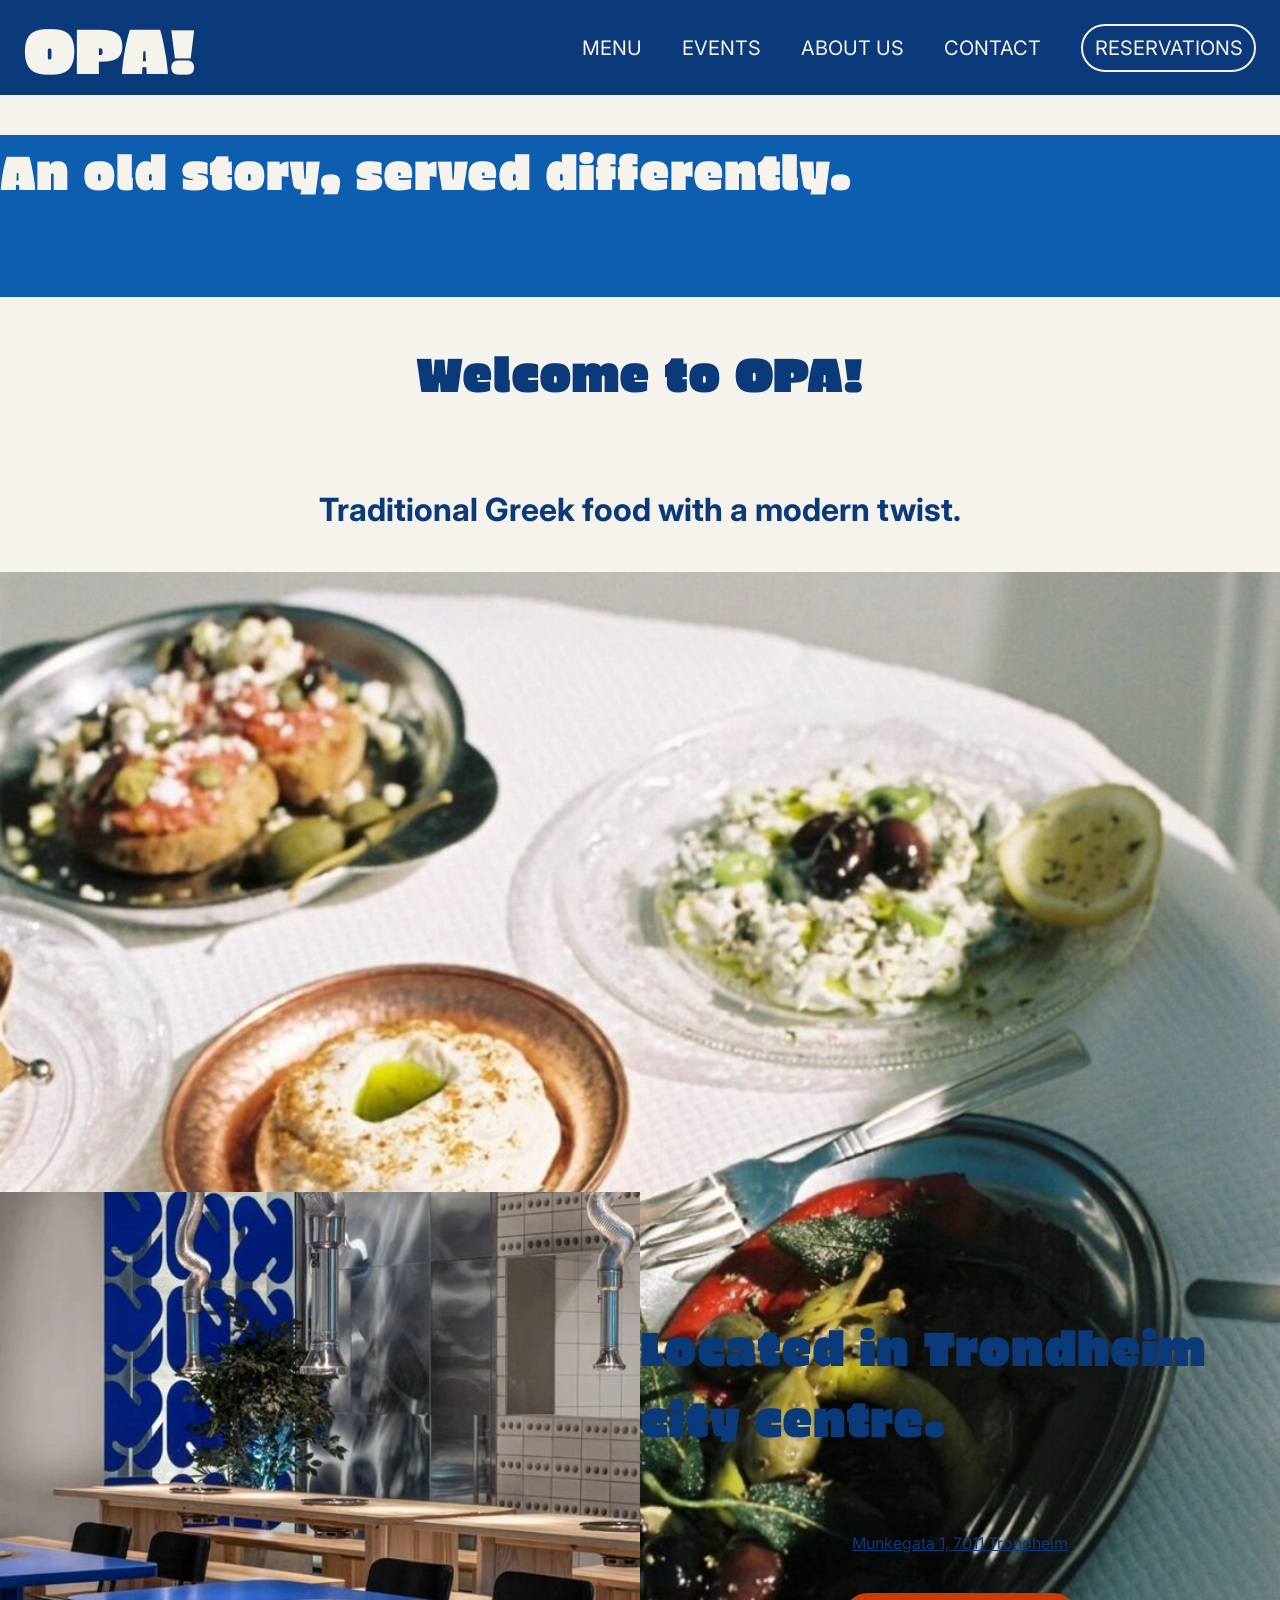
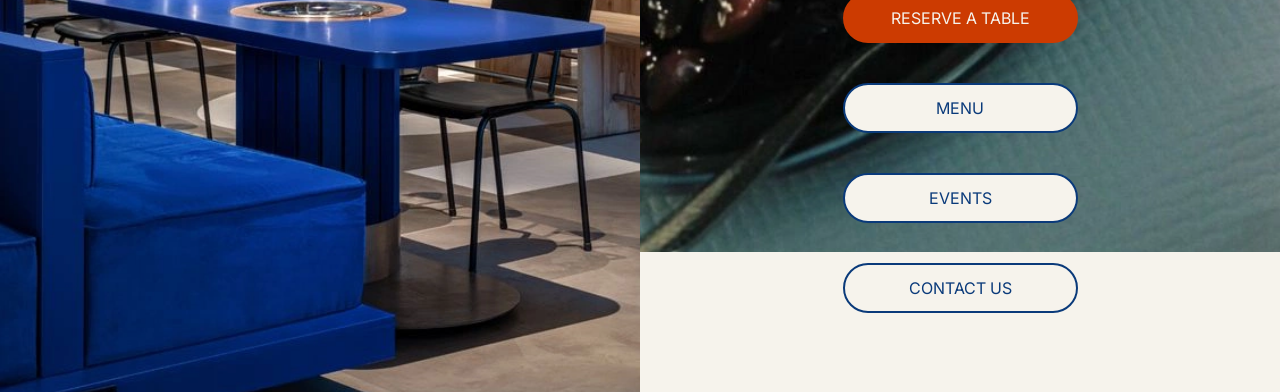
==== OPA!/index.html @ eae02ffb "Update button text in index.html" ====
<!DOCTYPE html>
<html lang="en">
<head>
    <!-- Gjør at spesielle tegn og bokstaver vises på nettsiden istedenfor errors-->
    <meta charset="UTF-8">
    <!-- Tilpasser nettsiden til forskjellige enheter-->
    <meta name="viewport" content="width=device-width, initial-scale=1">
    <title>OPA! – Greek restaurant in Trondheim</title>
    <!-- Beskrivelse under nettsiden på google -->
    <meta name="description" content="OPA! is a Greek restaurant in Trondheim serving traditional food with a modern twist. See the menu and book a table.">
    <!-- Link til stylingen-->
    <link rel="preconnect" href="https://fonts.googleapis.com">
    <link rel="preconnect" href="https://fonts.gstatic.com" crossorigin>
    <link href="https://fonts.googleapis.com/css2?family=Erica+One&family=Inter:wght@400;700&display=swap" rel="stylesheet">
    <link rel="stylesheet" href="css/style.css">
</head>
<body>
    <header>
        <!-- Navbar-->
        <a href="index.html" class="logo">OPA!</a>
        <nav>
            <ul>
                <li><a href="menu.html">Menu</a></li>
                <li><a href="events.html">Events</a></li>
                <li><a href="about-us.html">About us</a></li>
                <li><a href="contact.html">Contact</a></li>
                <li><a href="reservations.html" class="nav-button">Reservations</a></li>
            </ul>
        </nav>
    </header>

    <main>
        <!-- an old story served differently -->
        <section class="banner">
            <h1>An old story, served differently.</h1>
        </section>

        <!-- Welcome + bilde-->
        <section class="welcome">
            <div class="welcome-text">
                <h1>Welcome to OPA!</h1>
                <h4>Traditional Greek food with a modern twist.</h4>
            </div>
            <img src= "images/food5.jpg" alt=" Greek meze on a table with a white tablecloth: bread topped with tomato and feta, a creamy dip on a copper plate, grilled vegetables with caper berries and olives, a salad with lemon, and stuffed vine leaves in olive oil. Bright, sun-washed and generous, like lunch on a Greek island.">
       <!--grundig beskrivelse for skjermleser-->
        </section>

        <!-- oliven stripe med aria-hidden for accessibility -->
        <div class="divider" aria-hidden="true">
        </div>

        <!-- interiørbilde + adresse + knapper-->
        <section class="location">
            <img src="images/resturant.jpg" alt=" A modern restaurant with cobalt blue tables and a velvet sofa, grills built into the tables, shiny steel ventilation pipes above each one and long benches in light wood. Bold, stylish and urban, with a cool, contemporary feel.">
            <div class="location-text">
                <h1>Located in Trondheim city centre.</h1>
                <address>
                    <a href="https://maps.google.com/?q=Munkegata+1,+7011+Trondheim">Munkegata 1, 7011 Trondheim </a>
                </address>
                <a href="reservations.html" class="pillbutton primary">RESERVE A TABLE</a>
                <a href="menu.html" class="pillbutton secondary">MENU</a>
                <a href="events.html" class="pillbutton secondary">EVENTS</a>
                <a href="contact.html" class="pillbutton secondary">CONTACT US</a>
            </div>
        </section>

        <!-- mat review-->
        <section class="reveiws">
        </section>
    </main>

    <footer>
    </footer>
</body>
</html>
---- OPA!/css/style.css ----
/* Variabler*/
:root {
  /* Farger */
  --off-white: #F6F3EC;
  --dark-blue: #0A3A7A;
  --blue: #0D5EAF;
  --orange: #CC3B01;
  --off-black: #1E1E1E;
  --grey: rgba(30, 30, 30, 0.25); /* #1E1E1E på 25 % */
  
  /* Fonter */
  --font-display: "Erica One", cursive;
  --font-body: "Inter", Arial, sans-serif;
}

/*---------------------------------------------------------------------------------------------------------------------*/
/* teksstiler*/
body {
  margin: 0;
  background-color: var(--off-white);
  font-family: var(--font-body);
  color: var(--dark-blue);
}

h1 {
  font-family: var(--font-display);
  font-size: 48px;
  font-weight: 400; /*regular*/
}

h2 {
  font-size: 40px;
  font-weight: 400;
}

h3 {
  font-size: 38px;
  font-weight: 400; 
}

h4 {
  font-size: 32px;
  font-weight: 700; /*bold*/
}


p {
  font-size: 24px;
}

h5 {
  font-size: 20px;
  font-weight: 400;
}

/*---------------------------------------------------------------------------------------------------------------------*/
/*navbar*/
nav a {
  color: var(--off-white);
  font-size: 20px;
  text-decoration: none;
  text-transform: uppercase; 
}


nav ul{
  list-style: none; /*fjerner prikkene*/
  margin: 0;
  padding: 0;
  display: flex; /*så de havner på en rad*/
  align-items: center;
  gap: 40px; /*space mellom teksten*/
  font-family: var(--font-body);
  color: var(--off-white);
}


header {
  background-color: var(--dark-blue);
  display: flex;
  justify-content: space-between;
  align-items: center;
  height: 95px;
  padding: 0px 24px;
  box-sizing: border-box;
}

.logo{
  font-family: var(--font-display);
  font-size: 64px;
  color: var(--off-white);
  text-decoration: none;
}

.nav-button {
  border: 2px solid var(--off-white);
  border-radius: 100px;
  width:175px;
  height:48px;
  display: inline-flex;
  align-items: center;
  justify-content: center;
  box-sizing: border-box; /* rammen regnes inni 175 × 48*/
}


/*understrek for sidene i navbar ved interaksjon*/
nav a:not(.nav-button):hover, 
nav a[aria-current="page"]:not(.nav-button){ /*annen effekt for når man trykker på reservasjon*/
  text-decoration: underline;
  text-underline-offset: 6px;
}

/*for reservasjonknapp*/
nav a.nav-button:hover, 
nav a.nav-button[aria-current="page"]{ /*annen effekt for når man trykker på reservasjon*/
  background-color: var(--orange);
  border-color: var(--orange);
  font-weight: 700; 
}

/*---------------------------------------------------------------------------------------------------------------------*/
/*for pille knappene*/
/*feks class= primary pillbutton*/
.pillbutton{
  border-radius: 100px;
  width: 235px;
  height: 50px;
  font-family: var(--font-body);

  display: inline-flex;      /* gjør at width/height virker */
  align-items: center;       /* teksten midt i, vertikalt */
  justify-content: center;   /* teksten midt i, horisontalt */
  text-decoration: none;     /* fjerner understreken */
  box-sizing: border-box;    /* 50px inkluderer border */
}
/*den oransje knappen*/
.primary {
  background-color: var(--orange);
  border: 2px solid var(--orange);
  color: var(--off-white);
}

/*de hvite knappene med blå border*/
.secondary{
  background-color: var(--off-white);
  border: 2px solid var(--dark-blue);
  color: var(--dark-blue);
}
/*---------------------------------------------------------------------------------------------------------------------*/

/*styling for main på index.html*/

.banner{ /*denne er universal for alle sidene egt*/
  height: 162px;
  background-color: var(--blue);
  color: var(--off-white);
  align-items: center;       /* teksten midt i, vertikalt */
  justify-content: center;   /* teksten midt i, horisontalt */
}

.welcome{
  display: grid;
  grid-template-colums: 1fr 1fr;
  height: 767px;
  color: var(--dark-blue);
}


.welcome img {
  width: 100%;
  object-fit: cover;
  aspect-ratio: 1 / 1;
}

.welcome-text{
  display: flex;
  flex-direction: column;
  justify-content: center;
  align-items: center;
}

.divider {
  height: 118px;
  border-top: 5px solid var(--dark-blue);
  border-bottom: 5px solid var(--dark-blue);
  background-image: url("../images/dekor.png");
  background-repeat: repeat-x;
  background-position: center;
  background-size: auto 70px;
}

.location {
  display: grid;
  grid-template-columns: 1fr 1fr;
  background-color: var(--cream);
}

.location img {
  width: 100%;
  aspect-ratio: 4 / 5;
  object-fit: cover;
}

.location-text{
  display: flex;
  flex-direction: column;
  justify-content: center;
  align-items: center;
  gap: 40px;
}

.location-text h2 {
  align-self: stretch;
}

.location-text address {
  font-style: normal;
}

.location-text address a {
  color: var(--dark-blue);
}

/*---------------------------------------------------------------------------------------------------------------------*/

/* meny-siden, farge på kategorilenkene */
.menu-tab {
  color: var(--dark-blue);
  font-weight: 700;
  text-transform: none;
}

.menu-tab.active {
  color: var(--orange);
  text-decoration: underline;
}
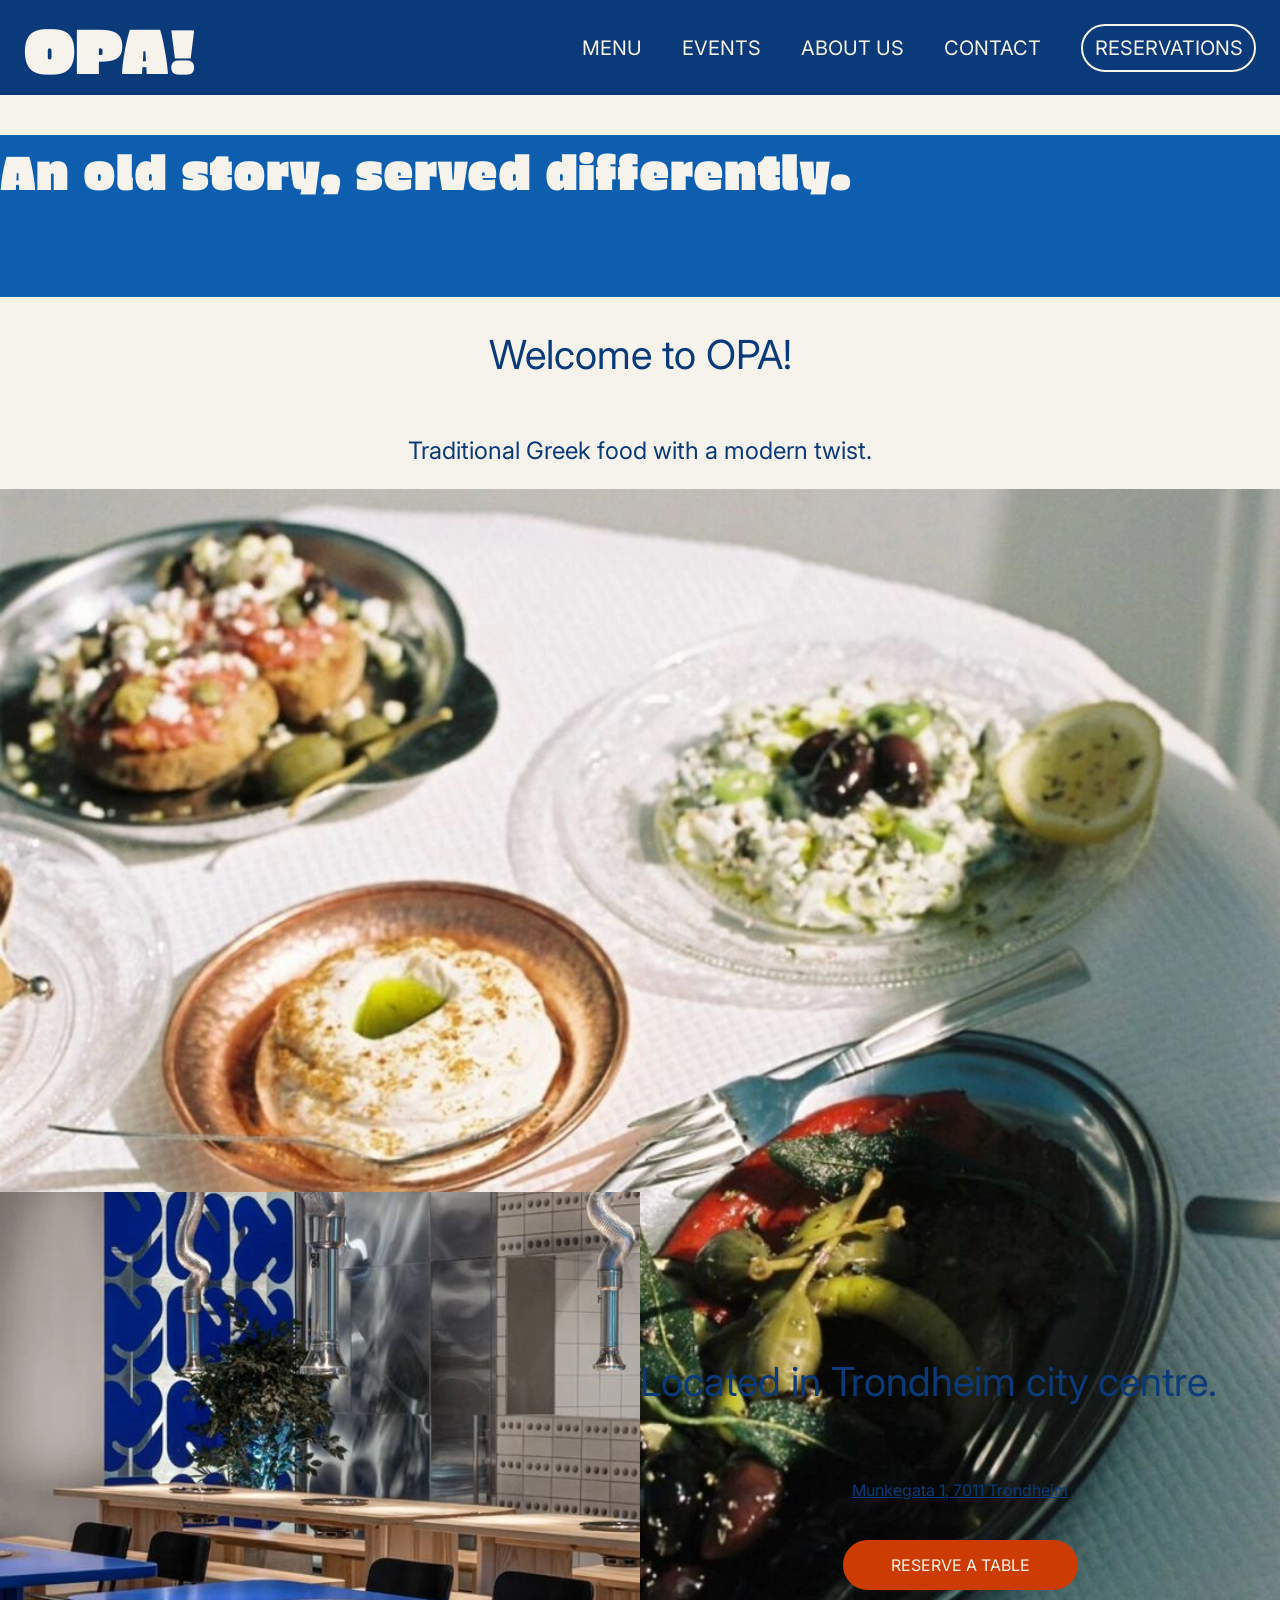
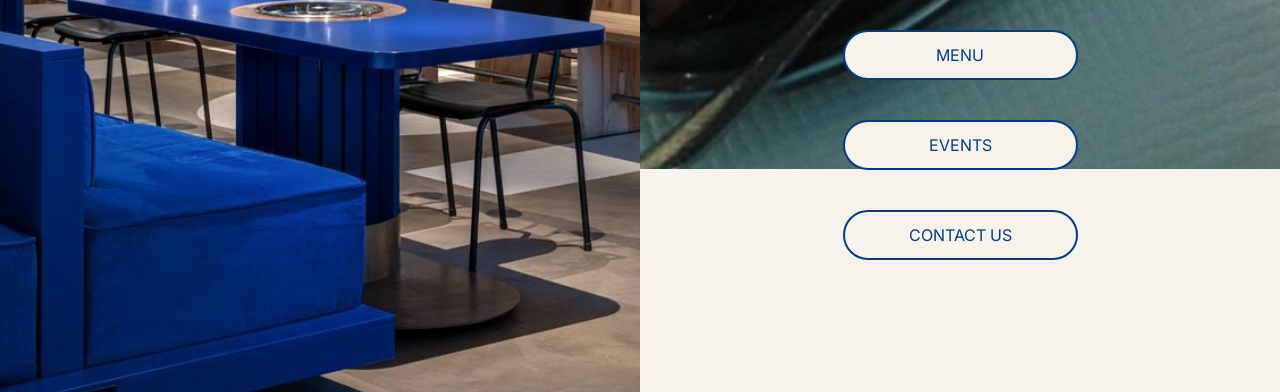
==== commit ef0e3f2f: "Change headings and section class names in index.html" ====
--- a/OPA!/index.html
+++ b/OPA!/index.html
@@ -38,8 +38,8 @@
         <!-- Welcome + bilde-->
         <section class="welcome">
             <div class="welcome-text">
-                <h1>Welcome to OPA!</h1>
-                <h4>Traditional Greek food with a modern twist.</h4>
+                <h2>Welcome to OPA!</h2>
+                <p>Traditional Greek food with a modern twist.</p>
             </div>
             <img src= "images/food5.jpg" alt=" Greek meze on a table with a white tablecloth: bread topped with tomato and feta, a creamy dip on a copper plate, grilled vegetables with caper berries and olives, a salad with lemon, and stuffed vine leaves in olive oil. Bright, sun-washed and generous, like lunch on a Greek island.">
        <!--grundig beskrivelse for skjermleser-->
@@ -53,7 +53,7 @@
         <section class="location">
             <img src="images/resturant.jpg" alt=" A modern restaurant with cobalt blue tables and a velvet sofa, grills built into the tables, shiny steel ventilation pipes above each one and long benches in light wood. Bold, stylish and urban, with a cool, contemporary feel.">
             <div class="location-text">
-                <h1>Located in Trondheim city centre.</h1>
+                <h2>Located in Trondheim city centre.</h2>
                 <address>
                     <a href="https://maps.google.com/?q=Munkegata+1,+7011+Trondheim">Munkegata 1, 7011 Trondheim </a>
                 </address>
@@ -65,7 +65,7 @@
         </section>
 
         <!-- mat review-->
-        <section class="reveiws">
+        <section class="reviews">
         </section>
     </main>
 
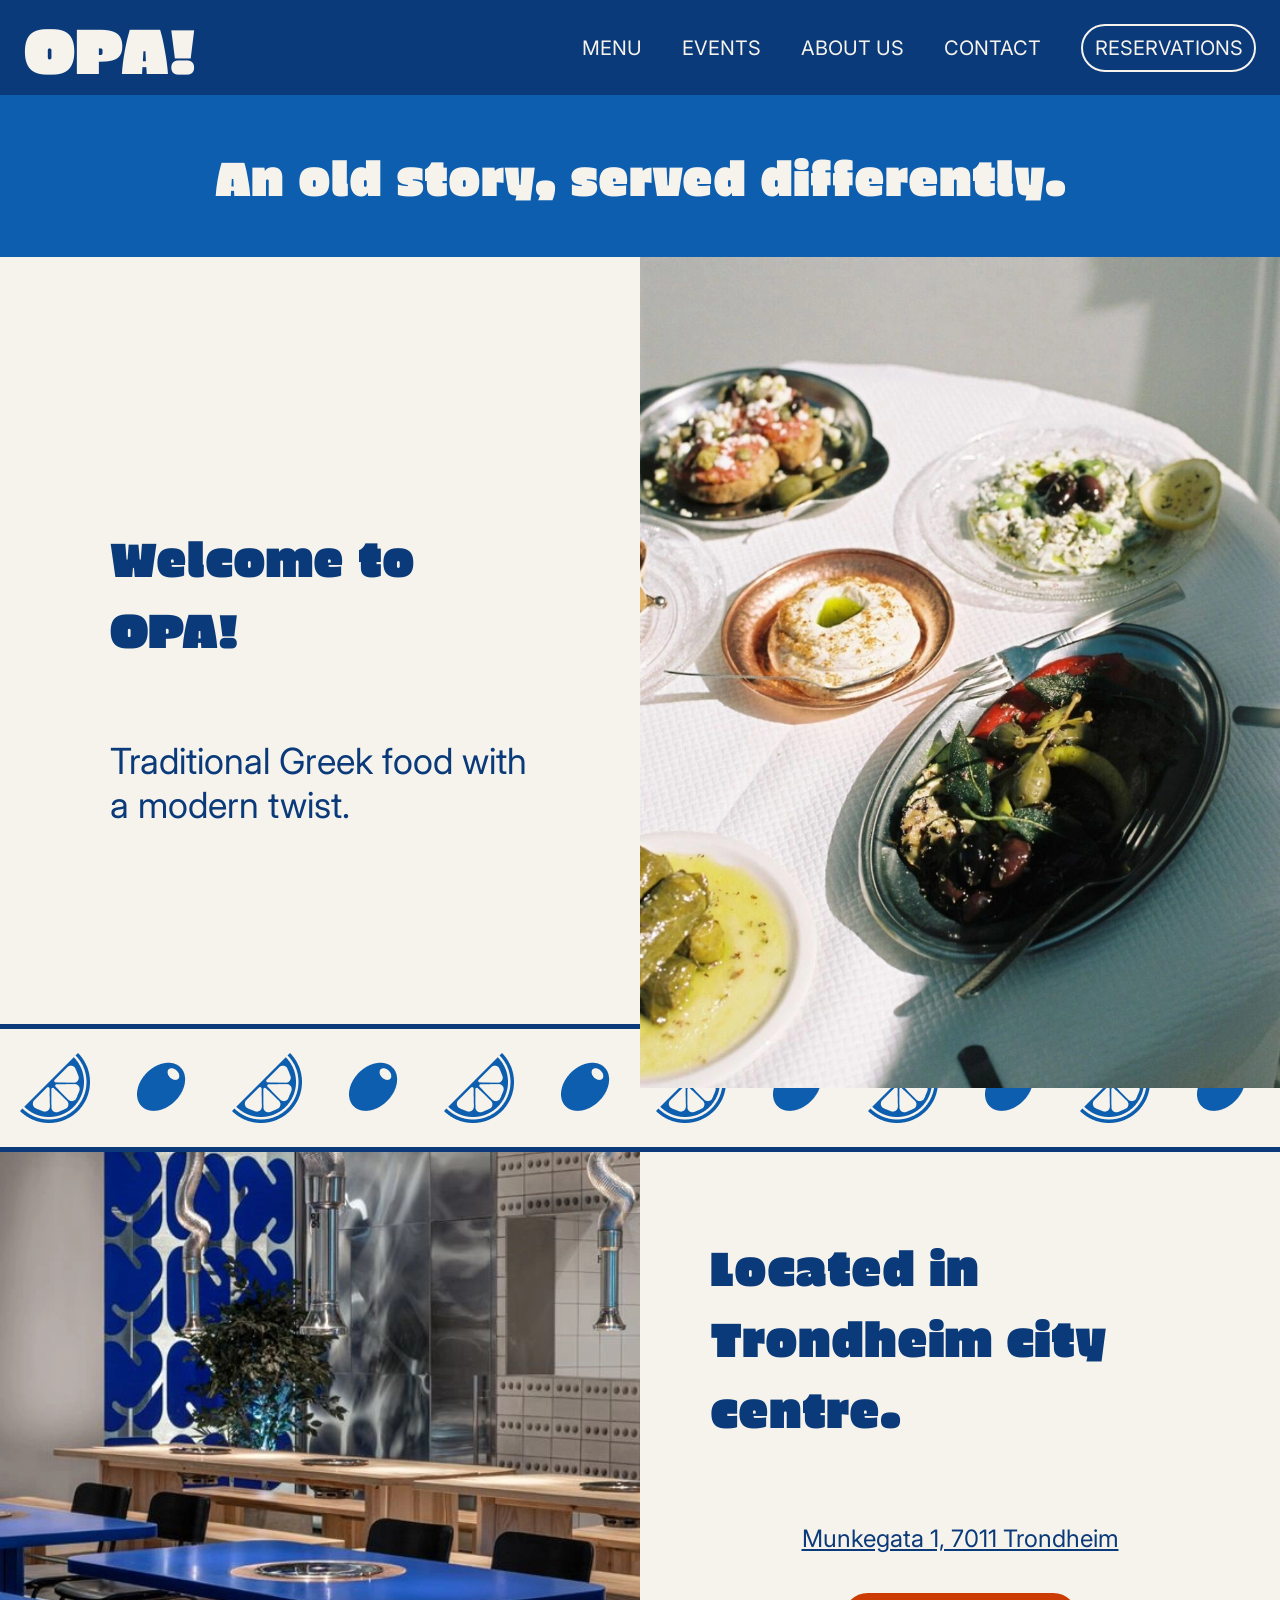
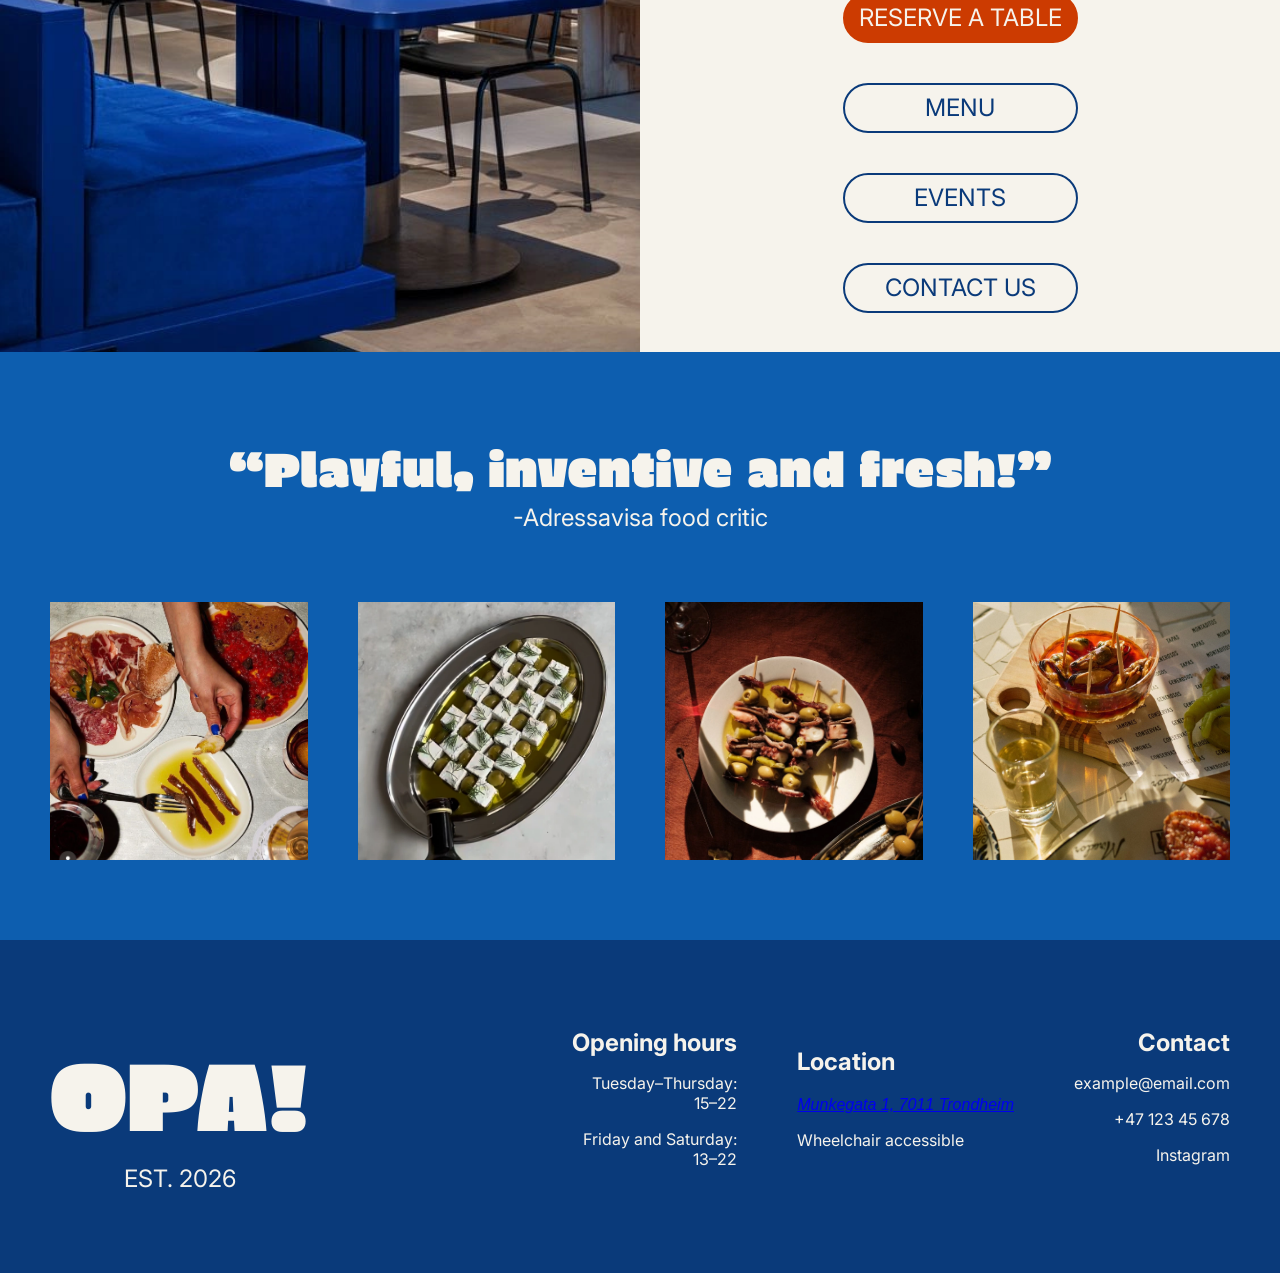
==== commit 2ad3a421: "Enhance reviews section and footer details Added reviews section with quotes and images, and updated" ====
--- a/OPA!/index.html
+++ b/OPA!/index.html
@@ -66,10 +66,46 @@
 
         <!-- mat review-->
         <section class="reviews">
-        </section>
+    <figure class="quote">
+        <blockquote>
+            <p>“Playful, inventive and fresh!”</p>
+        </blockquote>
+        <figcaption>-Adressavisa food critic</figcaption>
+    </figure>
+    <div class="review-images">
+        <img src="images/food.jpg" alt="Tapas seen from above: a platter of cured meats, olives and bread, anchovy fillets in golden olive oil, and a red pepper spread with crispy toast. Hands with bright blue nails reach in to share, next to glasses of wine. Playful, social and lively, like a night out with friends.">
+        <img src="images/food2.jpg" alt="Cubes of feta topped with dill and green olives arranged in a checkerboard pattern on an oval steel tray, while olive oil is poured over. Simple, fresh and a little playful.">
+        <img src="images/food3.jpg" alt="Tapas skewers with octopus, anchovies, green olives, pickled chilies and cured ham on a white plate, set on a rust-red linen tablecloth with a bowl of olives and a dish of white anchovies. Strong sunlight and deep shadows make it feel warm, intimate and Mediterranean.">
+        <img src="images/food4.jpg" alt="Marinated mussels in red oil with toothpicks in a small glass bowl on a wooden board, beside a glass of sherry, pickled green chilies and tomato bread. Golden afternoon sun falls across a mosaic table, warm, slow and relaxed.">
+    </div>
+</section>
     </main>
 
     <footer>
-    </footer>
+    <div class="footer-logo">
+        <a href="index.html" class="logo">OPA!</a>
+        <p>EST. 2026</p>
+    </div>
+    <div class="footer-info">
+        <div class="footer-col">
+            <h2>Opening hours</h2>
+            <p>Tuesday–Thursday:<br>15–22</p>
+            <p>Friday and Saturday:<br>13–22</p>
+        </div>
+        <div class="footer-co">
+            <h2>Location</h2>
+            <address>
+                <a href="https://maps.google.com/?q=Munkegata+1,+7011+Trondheim">Munkegata 1, 7011 Trondheim</a>
+            </address>
+            <p>Wheelchair accessible</p>
+        </div>
+        <div class="footer-col">
+            <h2>Contact</h2>
+            <p><a href="mailto:example@email.com">example@email.com</a></p>
+            <p><a href="tel:+4712345678">+47 123 45 678</a></p>
+            <p><a href="#">Instagram</a></p>
+        </div>
+    </div>
+</footer>
 </body>
 </html>
--- a/OPA!/css/style.css
+++ b/OPA!/css/style.css
@@ -22,36 +22,6 @@
   color: var(--dark-blue);
 }
 
-h1 {
-  font-family: var(--font-display);
-  font-size: 48px;
-  font-weight: 400; /*regular*/
-}
-
-h2 {
-  font-size: 40px;
-  font-weight: 400;
-}
-
-h3 {
-  font-size: 38px;
-  font-weight: 400; 
-}
-
-h4 {
-  font-size: 32px;
-  font-weight: 700; /*bold*/
-}
-
-
-p {
-  font-size: 24px;
-}
-
-h5 {
-  font-size: 20px;
-  font-weight: 400;
-}
 
 /*---------------------------------------------------------------------------------------------------------------------*/
 /*navbar*/
@@ -118,6 +88,64 @@
   border-color: var(--orange);
   font-weight: 700; 
 }
+
+
+/*---------------------------------------------------------------------------------------------------------------------*/
+/*footer*/
+
+footer {
+  background-color: var(--dark-blue);
+  color: var(--off-white);
+  display: flex;
+  justify-content: space-between; /* logo til venstre, info til høyre */
+  align-items: center;
+  padding: 80px 50px;
+}
+
+.footer-logo {
+  text-align: center;
+}
+
+.footer-logo .logo {
+  font-size: 96px;
+}
+
+.footer-logo p {
+  margin: 0;
+  font-size: 24px;
+}
+
+.footer-info {
+  display: flex;
+  gap: 60px;
+}
+
+.footer-col {
+  text-align: right;
+}
+
+.footer-col h2 {
+  font-size: 24px;
+  font-weight: 700;
+  margin: 0 0 16px;
+}
+
+.footer-col p,
+.footer-col address {
+  font-size: 16px;
+  font-style: normal;
+  margin: 0 0 16px;
+}
+
+.footer-col a {
+  color: var(--off-white);
+  text-decoration: none;
+}
+
+.footer-col address a {
+  text-decoration: underline; /* bare adressen er understreket i mockupen */
+}
+
 
 /*---------------------------------------------------------------------------------------------------------------------*/
 /*for pille knappene*/
@@ -127,6 +155,7 @@
   width: 235px;
   height: 50px;
   font-family: var(--font-body);
+  font-size: 24px;
 
   display: inline-flex;      /* gjør at width/height virker */
   align-items: center;       /* teksten midt i, vertikalt */
@@ -152,32 +181,54 @@
 /*styling for main på index.html*/
 
 .banner{ /*denne er universal for alle sidene egt*/
+  display: flex;
   height: 162px;
   background-color: var(--blue);
-  color: var(--off-white);
   align-items: center;       /* teksten midt i, vertikalt */
   justify-content: center;   /* teksten midt i, horisontalt */
 }
 
+.banner h1 {
+  margin: 0;
+  color: var(--off-white);
+  font-family: var(--font-display);
+  font-size: 48px;
+  font-weight: 400;
+}
+
 .welcome{
   display: grid;
-  grid-template-colums: 1fr 1fr;
+  grid-template-columns: 1fr 1fr;
   height: 767px;
   color: var(--dark-blue);
 }
 
 
 .welcome img {
+  display: block;  /* fjerner den lille luka under bilder */
   width: 100%;
-  object-fit: cover;
-  aspect-ratio: 1 / 1;
+  height: 100%;        /* fyller hele 767px */
+  object-fit: cover;   /* beskjærer i stedet for å strekke */
 }
 
 .welcome-text{
   display: flex;
   flex-direction: column;
   justify-content: center;
-  align-items: center;
+  align-items: flex-start;
+  padding: 0 110px;
+}
+
+.welcome-text h2{
+  font-size: 48px;
+  font-family: var(--font-display);
+  font-weight: 400;
+}
+
+.welcome-text p{
+  font-family: var(--font-body);
+  font-size: 36px;
+  max-width: 477px;
 }
 
 .divider {
@@ -193,13 +244,14 @@
 .location {
   display: grid;
   grid-template-columns: 1fr 1fr;
-  background-color: var(--cream);
+  background-color: var(--off-white);
 }
 
 .location img {
   width: 100%;
   aspect-ratio: 4 / 5;
   object-fit: cover;
+  display: block;  /* fjerner den lille luka under bilder */
 }
 
 .location-text{
@@ -208,18 +260,62 @@
   justify-content: center;
   align-items: center;
   gap: 40px;
+  padding: 0 70px;
 }
 
 .location-text h2 {
   align-self: stretch;
+  font-family: var(--font-display);
+  font-size: 48px;
+  font-weight: 400;
 }
 
 .location-text address {
   font-style: normal;
+  font-size: 24px;
 }
 
 .location-text address a {
   color: var(--dark-blue);
+}
+
+
+.reviews {
+  background-color: var(--blue);
+  padding: 80px 50px;
+  color: var(--off-white);
+}
+
+.quote {
+  margin: 0 0 70px;
+  text-align: center;
+}
+
+.quote blockquote {
+  margin: 0;
+}
+
+.quote blockquote p {
+  margin: 0;
+  font-family: var(--font-display);
+  font-size: 48px;
+}
+
+.quote figcaption {
+  font-size: 24px;
+}
+
+.review-images {
+  display: grid;
+  grid-template-columns: repeat(4, 1fr);
+  gap: 50px;
+}
+
+.review-images img {
+  width: 100%;
+  aspect-ratio: 1 / 1;
+  object-fit: cover;
+  display: block;
 }
 
 /*---------------------------------------------------------------------------------------------------------------------*/
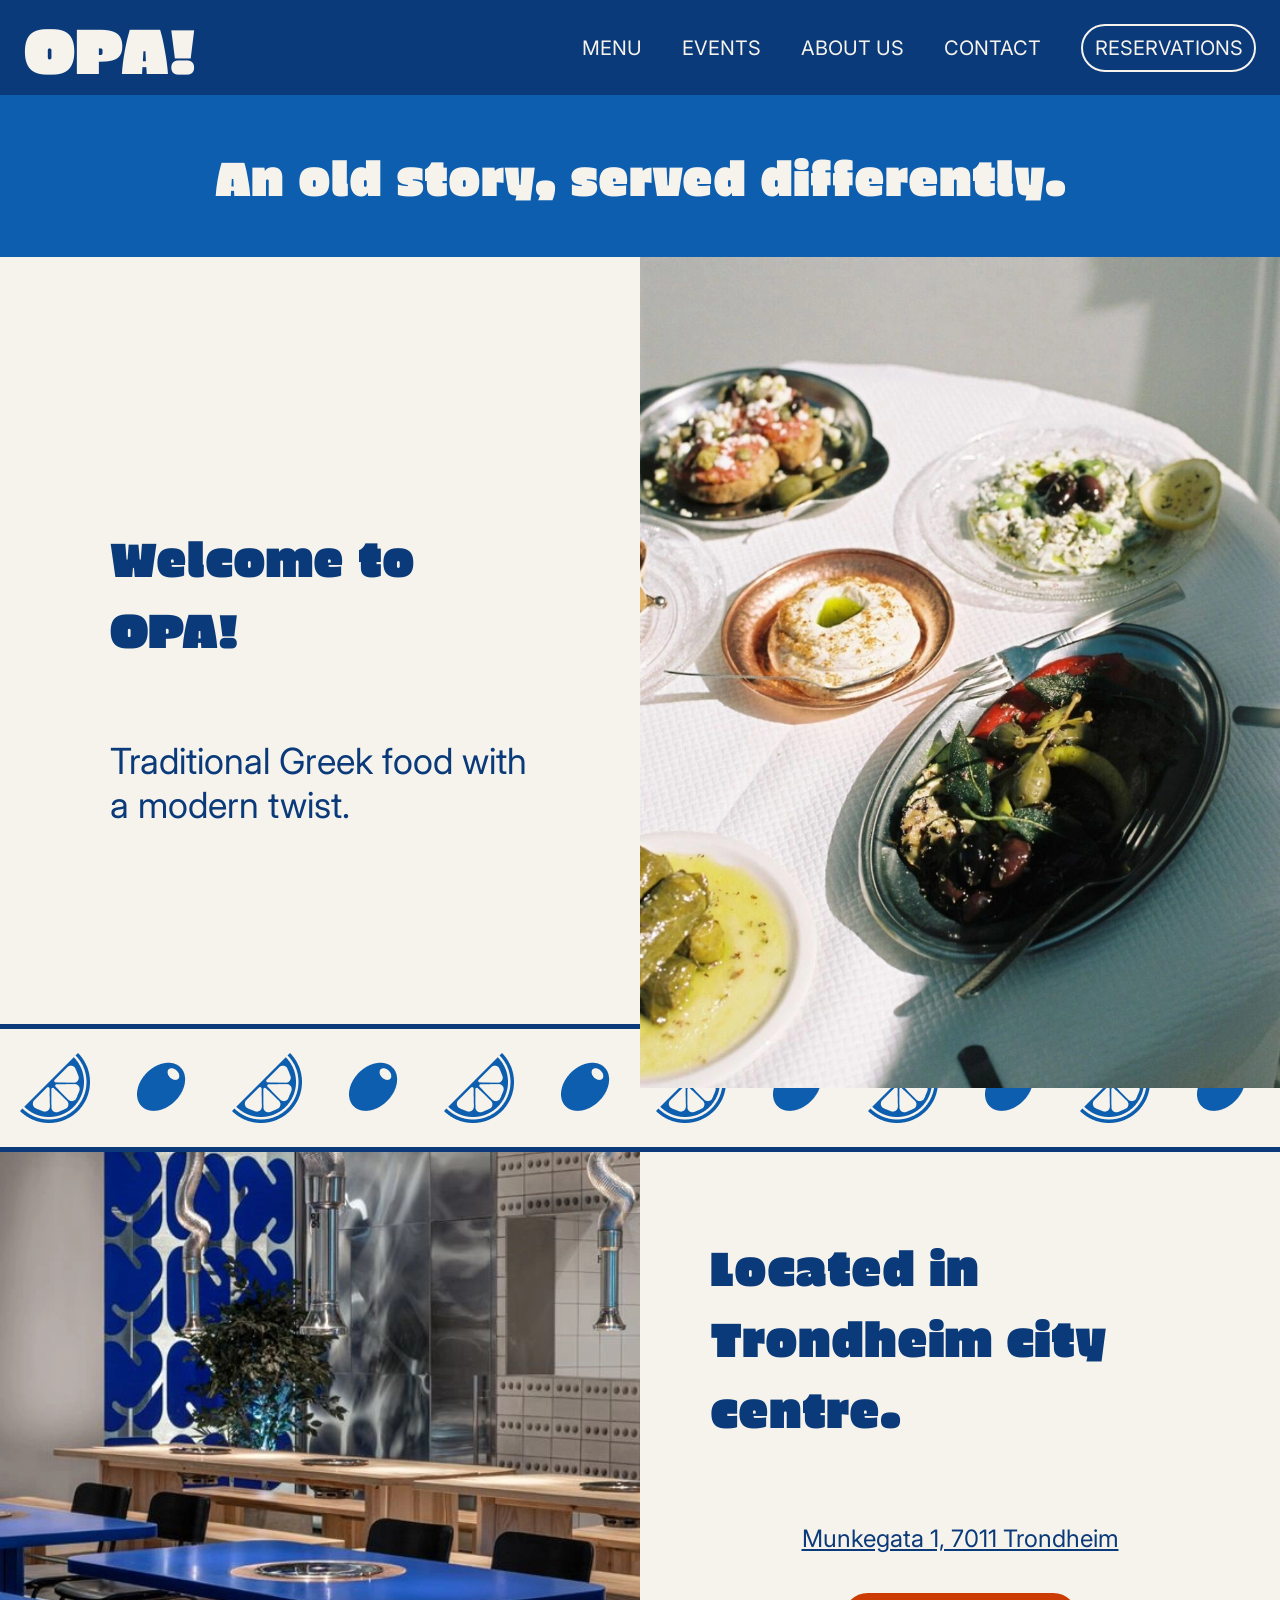
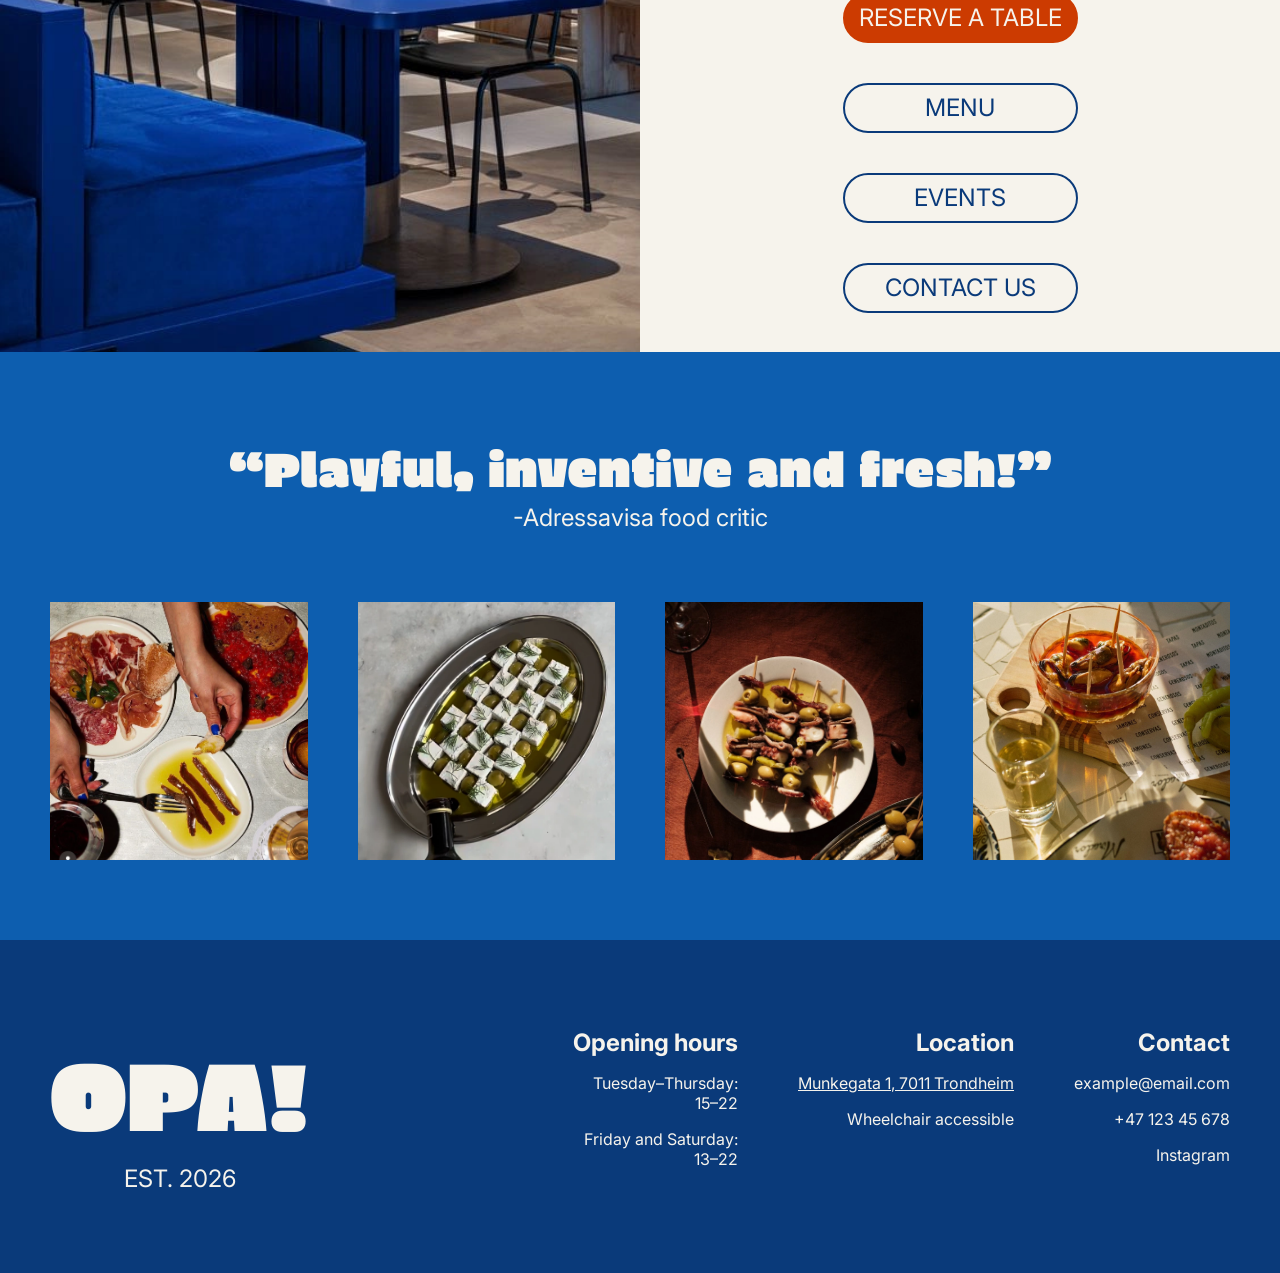
==== commit 61864ca6: "Fix footer class name in index.html" ====
--- a/OPA!/index.html
+++ b/OPA!/index.html
@@ -92,7 +92,7 @@
             <p>Tuesday–Thursday:<br>15–22</p>
             <p>Friday and Saturday:<br>13–22</p>
         </div>
-        <div class="footer-co">
+        <div class="footer-col">
             <h2>Location</h2>
             <address>
                 <a href="https://maps.google.com/?q=Munkegata+1,+7011+Trondheim">Munkegata 1, 7011 Trondheim</a>
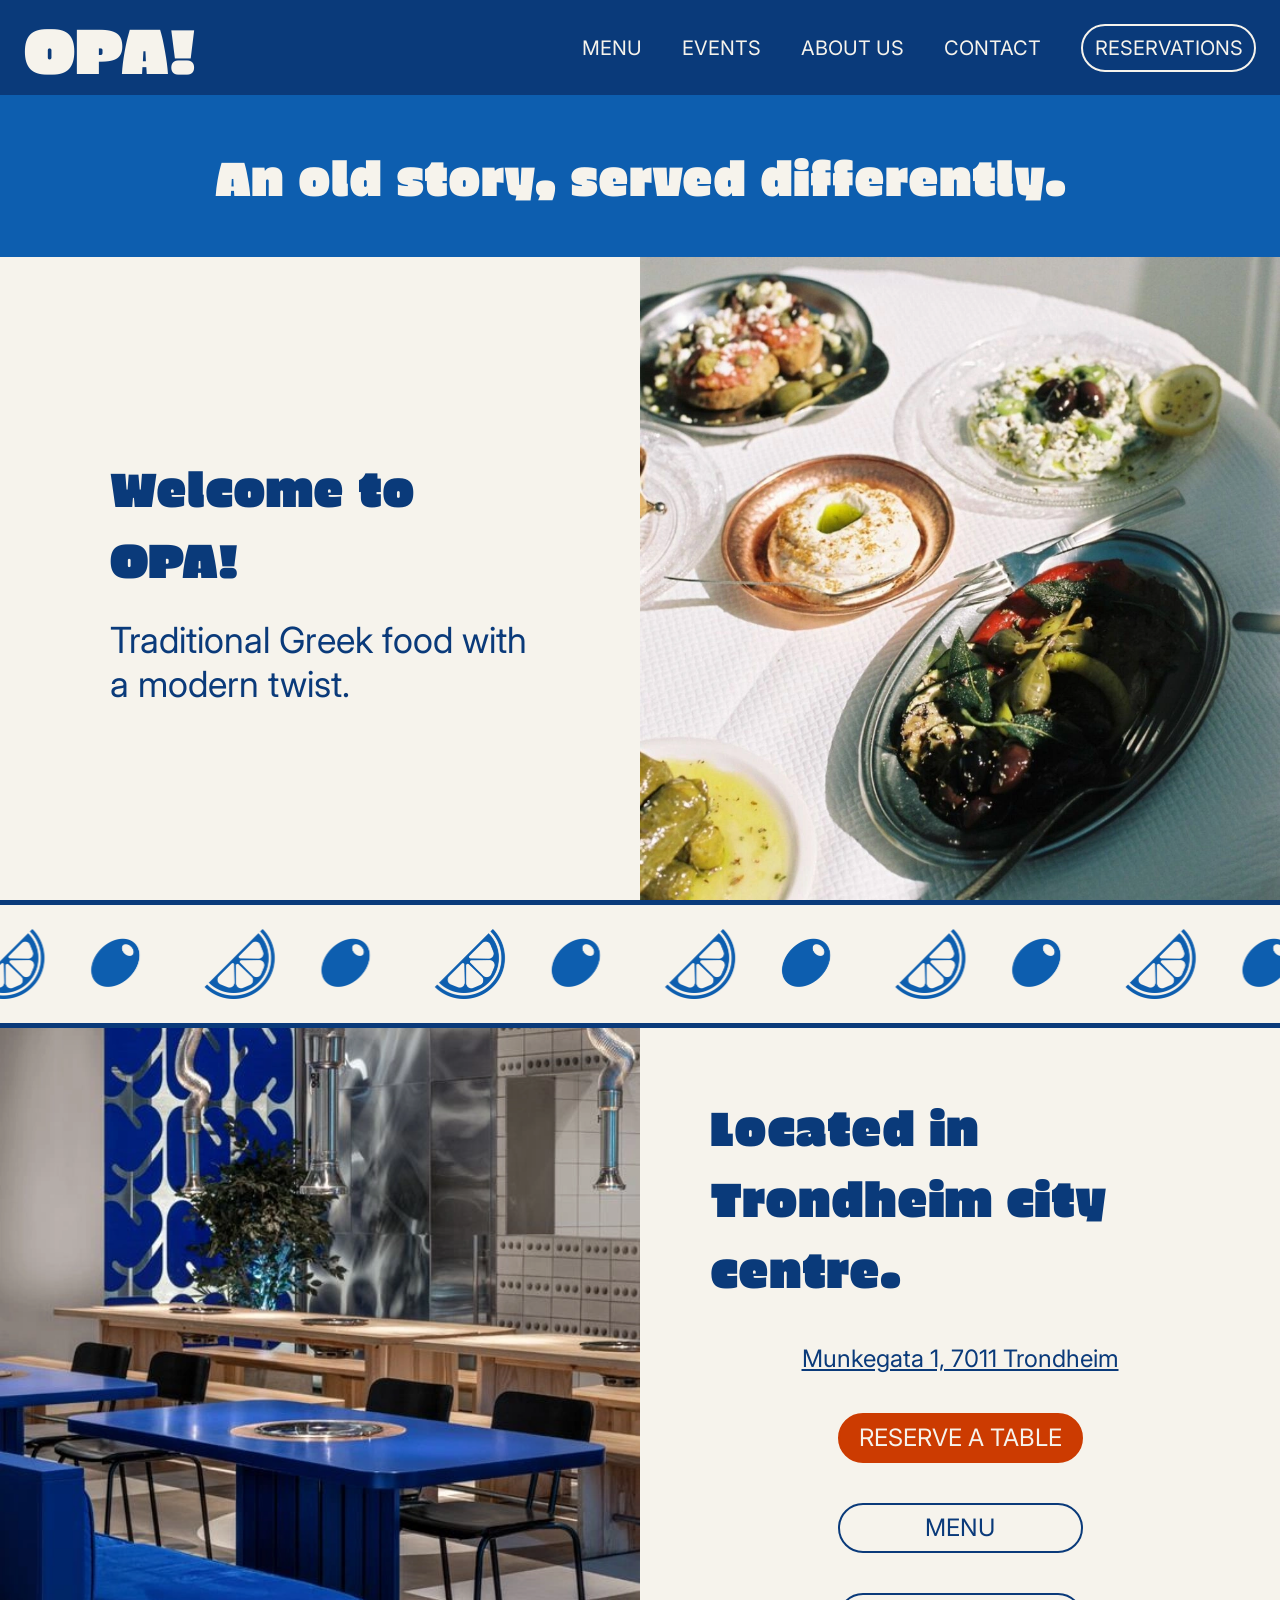
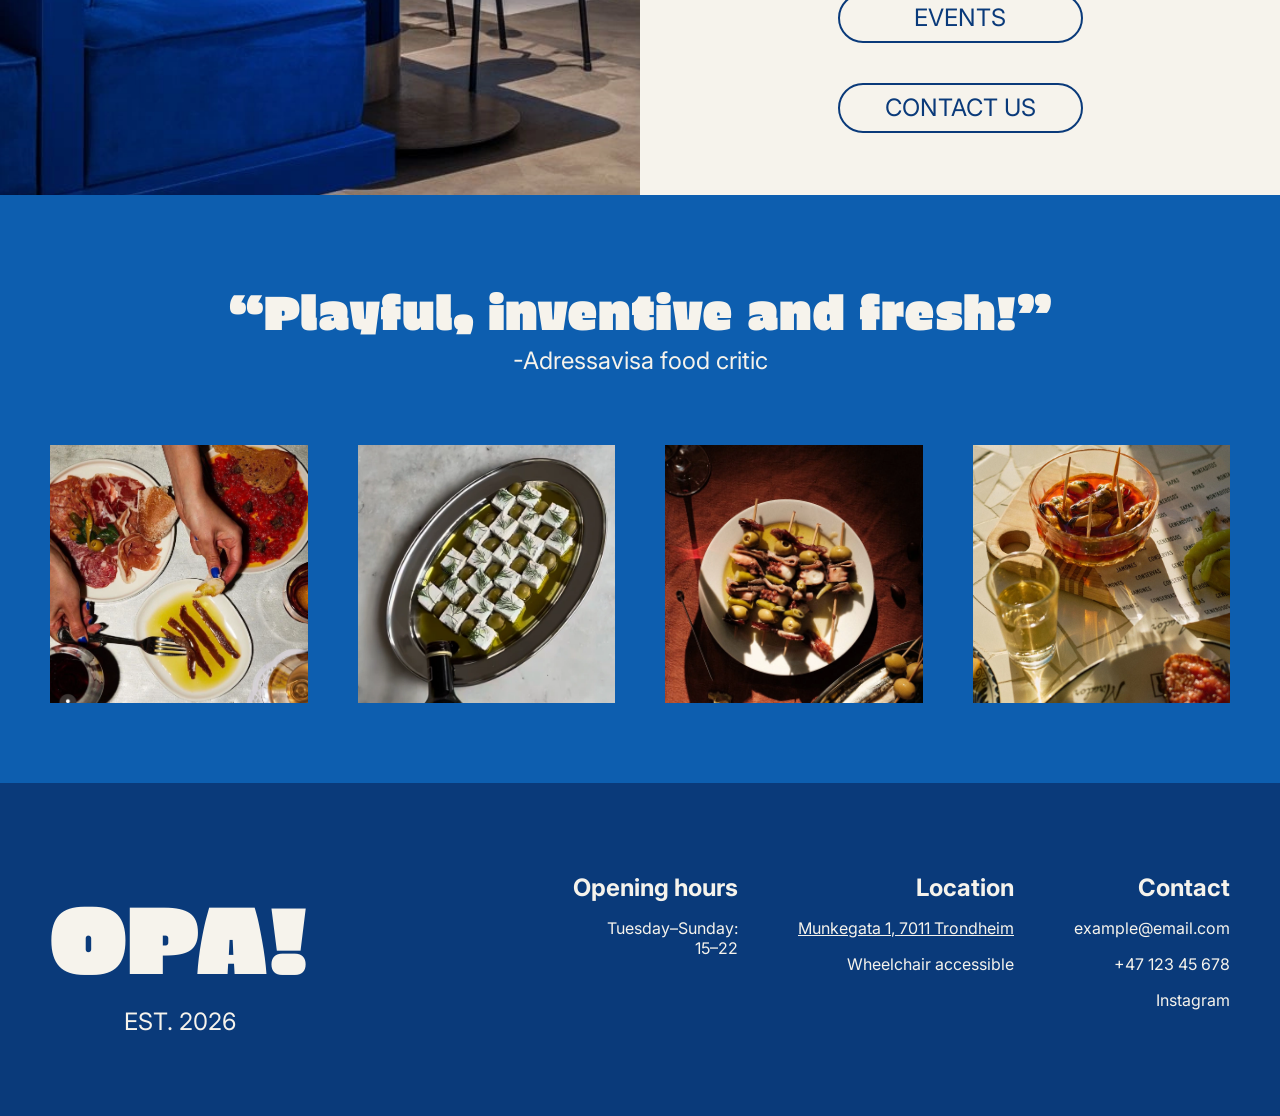
==== commit baa46273: "Update index.html" ====
--- a/OPA!/index.html
+++ b/OPA!/index.html
@@ -89,8 +89,7 @@
     <div class="footer-info">
         <div class="footer-col">
             <h2>Opening hours</h2>
-            <p>Tuesday–Thursday:<br>15–22</p>
-            <p>Friday and Saturday:<br>13–22</p>
+            <p>Tuesday–Sunday:<br>15–22</p>
         </div>
         <div class="footer-col">
             <h2>Location</h2>
--- a/OPA!/css/style.css
+++ b/OPA!/css/style.css
@@ -152,7 +152,7 @@
 /*feks class= primary pillbutton*/
 .pillbutton{
   border-radius: 100px;
-  width: 235px;
+  width: 245px;
   height: 50px;
   font-family: var(--font-body);
   font-size: 24px;
@@ -162,6 +162,8 @@
   justify-content: center;   /* teksten midt i, horisontalt */
   text-decoration: none;     /* fjerner understreken */
   box-sizing: border-box;    /* 50px inkluderer border */
+
+  transition: transform 0.2s ease;
 }
 /*den oransje knappen*/
 .primary {
@@ -175,6 +177,10 @@
   background-color: var(--off-white);
   border: 2px solid var(--dark-blue);
   color: var(--dark-blue);
+}
+
+.pillbutton:hover {
+  transform: scale(1.15); /* 15 % større */
 }
 /*---------------------------------------------------------------------------------------------------------------------*/
 
@@ -196,13 +202,15 @@
   font-weight: 400;
 }
 
-.welcome{
+.welcome {
   display: grid;
   grid-template-columns: 1fr 1fr;
-  height: 767px;
+  grid-template-rows: 100%;   /* raden = nøyaktig seksjonens høyde */
+  overflow: hidden;           /* ingenting får renne ut */
+  height: calc(100vh - 95px - 162px);
+  min-height: 400px;
   color: var(--dark-blue);
 }
-
 
 .welcome img {
   display: block;  /* fjerner den lille luka under bilder */
@@ -223,12 +231,14 @@
   font-size: 48px;
   font-family: var(--font-display);
   font-weight: 400;
+  margin: 0 0 24px;
 }
 
 .welcome-text p{
   font-family: var(--font-body);
   font-size: 36px;
   max-width: 477px;
+  margin: 0;
 }
 
 .divider {
@@ -244,27 +254,32 @@
 .location {
   display: grid;
   grid-template-columns: 1fr 1fr;
+  grid-template-rows: 100%;   /* samme her */
+  overflow: hidden;
   background-color: var(--off-white);
+  height: 767px;
+  min-height: 600px;
 }
 
 .location img {
+  display: block;
   width: 100%;
-  aspect-ratio: 4 / 5;
+  height: 100%;        /* fyller seksjonen i stedet for aspect-ratio */
   object-fit: cover;
-  display: block;  /* fjerner den lille luka under bilder */
-}
-
-.location-text{
+}
+
+.location-text {
   display: flex;
   flex-direction: column;
   justify-content: center;
   align-items: center;
-  gap: 40px;
+  gap: 40px;        
   padding: 0 70px;
 }
 
 .location-text h2 {
   align-self: stretch;
+  margin: 0;          /* fjerner den skjulte standardavstanden */
   font-family: var(--font-display);
   font-size: 48px;
   font-weight: 400;
@@ -320,7 +335,73 @@
 
 /*---------------------------------------------------------------------------------------------------------------------*/
 
-/* meny-siden, farge på kategorilenkene */
+/* About-us- siden */
+
+.Split-section {
+    display: grid;
+    grid-template-columns: 1fr 1fr;
+    grid-template-rows: 100%;   /* raden = nøyaktig seksjonens høyde */
+    overflow: hidden;           /* ingenting får renne ut */
+    color: var(--dark-blue);
+    height: 100vh;
+    min-height: 600px;
+}
+.image-about {
+  width: 100%;
+  height: 100%;
+}
+
+.image-about img {
+  display: block;  /* fjerner den lille luka under bilder */
+  width: 100%;
+  height: 100%;        /* fyller hele 767px */
+  object-fit: cover;   /* beskjærer i stedet for å strekke */
+  object-position: center;
+}
+
+.text-about{
+  display: flex;
+  flex-direction: column;
+  justify-content: center;
+  align-items: flex-start;
+  padding: 180px 100px 80px 100px;
+}
+
+.text-about h2{
+  font-size: 48px;
+  font-family: var(--font-display);
+  font-weight: 400;
+  margin: 0 0 24px;
+  margin-bottom: 30px
+}
+
+.text-about p{
+  font-family: var(--font-body);
+  font-size: 24px;
+  line-height: 1.5; 
+  max-width: 570px;
+  margin: 0;
+}
+
+
+/*---------------------------------------------------------------------------------------------------------------------*/
+
+/* meny-siden (menu.html) */
+
+/* skjermlesing av tekst */
+.visually-hidden {
+  position: absolute;
+  width: 1px;
+  height: 1px;
+  margin: -1px;
+  padding: 0;
+  overflow: hidden;
+  clip: rect(0, 0, 0, 0);
+  white-space: nowrap;
+  border: 0;
+}
+
+/* farge på kategorilenkene */
 .menu-tab {
   color: var(--dark-blue);
   font-weight: 700;
@@ -333,4 +414,629 @@
 }
 
 
-
+/* Sitatet under banneret */
+.banner + .quote {
+  margin: 48px 0 100px;
+  padding: 0 16px;
+}
+
+/* Bildegalleri uten blå bakgrunn */
+.reviews-light {
+  background-color: var(--off-white);
+  padding: 0 50px;
+  color: var(--dark-blue);
+}
+
+/* Kategorilenker */
+.menu-tabs {
+  margin: 64px 16px 96px;
+}  
+
+.menu-tabs ul {
+  flex-wrap: wrap;
+  justify-content: center;
+  gap: 12px 90px;
+}
+
+.menu-tab {
+  display: inline-block;
+  padding: 8px 4px;
+  color: var(--dark-blue);
+  font-size: 32px;
+  font-weight: 700;
+  text-transform: none; /* overstyrer uppercase fra "nav a" */
+}
+
+.menu-tab:hover,
+.menu-tab.active {
+  text-decoration: underline;
+  text-decoration-thickness: 3px;
+  text-underline-offset: 6px;
+}
+
+.menu-tab.active { /* valgt kategori */
+  color: var(--orange);
+}
+
+/* Menyseksjoner og retter */
+.menu-section {
+  box-sizing: border-box;
+  max-width: 1100px;
+  margin: 0 auto;
+  padding: 0 24px 80px;
+  color: var(--off-black);
+}
+
+.menu-section[hidden] {
+  display: none;
+}
+
+.dish-list {
+  display: grid;
+  grid-template-columns: 1fr 1fr;
+  gap: 40px 80px;
+  margin: 0;
+  padding: 0;
+  list-style: none;
+}
+
+.dish h3 {
+  margin: 0 0 8px;
+  font-size: 32px;
+}
+
+.dish-desc {
+  margin: 0 0 8px;
+  font-size: 20px;
+}
+
+.dish-price {
+  margin: 0;
+  font-size: 20px;
+  font-style: italic;
+  font-weight: 400;
+}
+
+
+/*---------------------------------------------------------------------------------------------------------------------*/
+ 
+/* reservasjonssiden (reservations.html) */
+ 
+/* oppsett for hele main på reservasjonssiden */
+.reservation {
+  display: flex; /*boksene står ved siden av hverandre*/
+  justify-content: center;
+  align-items: flex-start;
+  gap: 40px; /*avstand mellom venstre og høyre kolonne*/
+  padding: 105px 16px 60px;
+  color: var(--off-black);
+}
+ 
+.reservation *,
+.reservation *::before,
+.reservation *::after {
+  box-sizing: border-box; /* rammen regnes inni bredden*/
+}
+ 
+.reservation h2,
+.reservation p {
+  margin: 0; /* fjerner standardavstanden*/
+}
+ 
+/* tydelig ramme rundt knapper og felt når man bruker tastatur*/
+.reservation button:focus-visible,
+.reservation input:focus-visible {
+  outline: 3px solid var(--orange);
+  outline-offset: 3px;
+}
+ 
+.reservation h2:focus {
+  outline: none; /* overskriften får fokus fra JS, men skal ikke ha ramme*/
+}
+ 
+/* hvert steg i reservasjonen*/
+.step {
+  display: flex;
+  flex-direction: column; /*boksen og "Next" under hverandre*/
+  align-items: center;
+}
+ 
+/* skjuler det som ikke skal vises enda*/
+.step[hidden],
+.summary[hidden],
+.summary-box[hidden],
+.next-btn[hidden] {
+  display: none;
+}
+ 
+/* den store boksen med blå kant*/
+.card {
+  width: 506px;
+  max-width: 100%;
+  border: 3px solid var(--dark-blue);
+  border-radius: 24px;
+  padding: 24px;
+  text-align: center;
+}
+ 
+.card h2 {
+  font-size: 40px;
+  font-weight: 400;
+  margin-bottom: 40px;
+}
+ 
+/* "Next" som ser ut som en lenke*/
+.next-btn {
+  background: none;
+  border: none;
+  color: var(--off-black);
+  font-family: var(--font-body);
+  font-size: 24px;
+  text-decoration: underline;
+  text-underline-offset: 4px;
+  margin-top: 32px;
+  cursor: pointer;
+}
+ 
+ 
+/* venstre kolonne: det brukeren har valgt så langt*/
+.summary {
+  width: 506px;
+  max-width: 100%;
+  display: flex;
+  flex-direction: column; /*boksene under hverandre*/
+  gap: 39px;
+}
+ 
+.summary-box {
+  height: 81px;
+  border: 3px solid var(--dark-blue);
+  border-radius: 24px;
+  display: flex; /*tekst, verdi og blyant på en rad*/
+  align-items: center;
+  padding: 0 24px;
+  font-size: 24px;
+}
+ 
+.summary-label {
+  flex: 1; /*dytter verdien og blyanten til høyre*/
+}
+ 
+.summary-value {
+  margin-right: 28px;
+}
+ 
+/* tallet for gjester*/
+#value-guests {
+  margin-right: 41px;
+}
+ 
+/* blyant-knappen for å endre et valg*/
+.edit-btn {
+  background: none;
+  border: none;
+  padding: 0;
+  color: var(--dark-blue);
+  display: flex;
+  cursor: pointer;
+}
+ 
+ 
+/* steg 1: antall gjester*/
+.guest-grid {
+  display: grid;
+  grid-template-columns: repeat(4, 71px); /*4 knapper på hver rad*/
+  gap: 10px;
+  justify-content: center;
+}
+ 
+.guest-btn {
+  width: 71px;
+  height: 71px;
+  background-color: var(--dark-blue);
+  color: var(--off-white);
+  border: none;
+  font-family: var(--font-body);
+  font-size: 32px;
+  cursor: pointer;
+}
+ 
+/* knappene blir litt lysere når musen holdes over*/
+.guest-btn:hover,
+.time-btn:hover {
+  filter: brightness(1.25);
+}
+ 
+/* valgt knapp blir oransj (responsiv komponent 4)*/
+.guest-btn[aria-pressed="true"],
+.day[aria-pressed="true"],
+.time-btn[aria-pressed="true"] {
+  background-color: var(--orange);
+}
+ 
+ 
+/* steg 2: kalender*/
+/* navnet på måneden*/
+.card .month-name {
+  font-size: 24px;
+  margin: -14px 0 10px;
+}
+ 
+/* pilene og kalenderen på en rad*/
+.calendar-row {
+  display: flex;
+  align-items: center;
+  justify-content: center;
+  gap: 18px;
+}
+ 
+/* pilene for å bytte måned*/
+.arrow-btn {
+  background: none;
+  border: none;
+  color: var(--off-black);
+  font-family: var(--font-body);
+  font-size: 32px;
+  padding: 0 6px;
+  cursor: pointer;
+}
+ 
+/* skjuler pilen tilbake når man er på denne måneden*/
+.arrow-btn:disabled {
+  visibility: hidden;
+}
+ 
+/* 7 kolonner, en for hver ukedag*/
+.calendar-grid {
+  display: grid;
+  grid-template-columns: repeat(7, 36px);
+  column-gap: 13px;
+  row-gap: 11px;
+}
+ 
+/* ukedagene og dagene fra andre måneder*/
+.weekday,
+.other-month {
+  height: 36px;
+  display: flex;
+  align-items: center;
+  justify-content: center;
+  font-size: 20px;
+}
+ 
+.other-month {
+  color: #555555;
+}
+ 
+/* ledige dager er blå*/
+.day {
+  width: 36px;
+  height: 36px;
+  border: none;
+  border-radius: 4px;
+  background-color: var(--dark-blue);
+  color: var(--off-white);
+  font-family: var(--font-body);
+  font-size: 20px;
+  cursor: pointer;
+}
+ 
+.day:not(:disabled):hover {
+  filter: brightness(1.25);
+}
+ 
+/* dager som ikke kan velges er grå*/
+.day:disabled {
+  background-color: var(--grey);
+  color: var(--off-black);
+  cursor: not-allowed;
+}
+ 
+/* dagens dato får en oransje ramme*/
+.day.today {
+  outline: 3px solid var(--orange);
+  outline-offset: 2px;
+}
+ 
+ 
+/* steg 3: tidspunkt*/
+/* boksene for tid og kontaktinfo er 1px smalere i Figma*/
+#step-time .card,
+#step-contact .card {
+  width: 505px;
+}
+ 
+.card #time-grid {
+  margin-top: -17px;
+}
+ 
+.time-grid {
+  display: grid;
+  grid-template-columns: repeat(2, 206px); /*2 knapper på hver rad*/
+  gap: 40px;
+  justify-content: center;
+}
+ 
+.time-btn {
+  height: 59px;
+  border: none;
+  border-radius: 20px;
+  background-color: var(--dark-blue);
+  color: var(--off-white);
+  font-family: var(--font-body);
+  font-size: 32px;
+  cursor: pointer;
+}
+ 
+/* siste knapp (20:00-22:00) står alene i midten*/
+.time-btn:last-child:nth-child(odd) {
+  grid-column: 1 / -1;
+  justify-self: center;
+  width: 206px;
+}
+ 
+ 
+/* steg 4: kontaktinfo*/
+.contact-form {
+  display: flex;
+  flex-direction: column;
+  align-items: center;
+}
+ 
+.card-form {
+  text-align: left;
+  padding: 24px 58px 23px;
+}
+ 
+.card-form h2 {
+  text-align: center;
+  margin-bottom: 50px;
+}
+ 
+.card-form label {
+  display: block; /*label over feltet*/
+  font-size: 32px;
+  margin-bottom: 22px;
+}
+ 
+/* oransje stjerne for påkrevde felt*/
+.star {
+  color: var(--orange);
+}
+ 
+/* de grå feltene man skriver i*/
+.card-form input {
+  display: block;
+  width: 381px;
+  max-width: 100%;
+  height: 49px;
+  border: none;
+  border-radius: 25px;
+  background-color: var(--grey);
+  padding: 0 20px;
+  font-family: var(--font-body);
+  font-size: 24px;
+  color: var(--off-black);
+  margin-bottom: 25px;
+}
+ 
+/* eksempelteksten i feltene*/
+.card-form input::placeholder {
+  color: var(--off-black);
+  font-style: italic;
+}
+ 
+/* feilmelding under feltet (skjemavalidering)*/
+.card-form .error-text {
+  color: var(--orange);
+  font-size: 18px;
+  margin: -17px 0 14px 20px;
+}
+ 
+/* rød ramme rundt feltet som er feil*/
+.card-form input[aria-invalid="true"] {
+  outline: 2px solid var(--orange);
+}
+ 
+.required-text {
+  color: var(--orange);
+  font-style: italic;
+  font-size: 24px;
+  margin-top: -2px;
+}
+ 
+ 
+/* steg 5: takk for bestillingen*/
+.card-wide {
+  width: 777px;
+}
+ 
+.card-wide h2 {
+  margin-bottom: 36px;
+}
+ 
+.thanks-text {
+  font-size: 24px;
+  line-height: 1.25;
+  padding-bottom: 21px;
+}
+ 
+ 
+/* mindre skjermer (nettbrett)*/
+@media (max-width: 1100px) {
+  .reservation {
+    flex-direction: column; /*venstre kolonne havner over boksen*/
+    align-items: center;
+    padding-top: 40px;
+  }
+ 
+  .summary {
+    gap: 16px;
+  }
+}
+ 
+/* mobil*/
+@media (max-width: 600px) {
+  .card h2 {
+    font-size: 30px;
+  }
+ 
+  .guest-grid {
+    grid-template-columns: repeat(4, 60px);
+  }
+ 
+  .guest-btn {
+    width: 60px;
+    height: 60px;
+  }
+ 
+  .time-grid {
+    grid-template-columns: repeat(2, minmax(0, 1fr));
+    gap: 16px;
+  }
+ 
+  .time-btn {
+    font-size: 20px;
+  }
+ 
+  .time-btn:last-child:nth-child(odd) {
+    width: 50%;
+  }
+ 
+  .card-form {
+    padding: 24px;
+  }
+ 
+  .card-form label {
+    font-size: 24px;
+  }
+ 
+  .card-form input {
+    font-size: 18px;
+  }
+}
+
+
+/*---------------------------------------------------------------------------------------------------------------------*/
+ 
+/* event-siden (events.html) */
+/* bruker .banner, .welcome, .divider og .location fra forsiden, og .dish fra menysiden.
+   her endres bare det som er annerledes på event-siden*/
+ 
+/* banneret er litt lavere på event-siden*/
+.event-page .banner {
+  height: 147px;
+}
+ 
+/* tekst + grillbilde*/
+.event-page .welcome {
+  height: auto; /*boksen vokser hvis teksten trenger mer plass*/
+  min-height: 782px;
+}
+ 
+.event-page .welcome-text {
+  padding: 0 60px; /*teksten står nærmere kanten enn på forsiden*/
+}
+ 
+.event-page .welcome-text p {
+  font-size: 24px; /*mindre tekst enn på forsiden*/
+  max-width: 570px;
+  margin-left: 13px;
+  padding: 40px 0; /*luft over og under hvis teksten blir lang*/
+}
+ 
+ 
+/* bilde + grillmeny*/
+.event-page .location {
+  height: auto; /*boksen vokser hvis menyen trenger mer plass*/
+  min-height: 1137px;
+  color: var(--off-black);
+}
+ 
+/* bildene fyller høyden uten å gjøre boksen høyere*/
+.event-page .welcome img,
+.event-page .location img {
+  contain: size;
+}
+ 
+/* kolonnen med rettene*/
+.event-dishes {
+  display: flex;
+  flex-direction: column;
+  justify-content: center; /*rettene midt i høyden*/
+  padding: 40px 24px 40px 180px;
+}
+ 
+/* rettene står under hverandre (ikke i to kolonner som på menysiden)*/
+.event-dishes .dish-list {
+  grid-template-columns: 1fr;
+  gap: 50px;
+  max-width: 410px;
+}
+ 
+.event-dishes .dish h3 {
+  margin-bottom: 25px;
+}
+ 
+.event-dishes .dish-desc {
+  margin-bottom: 23px;
+}
+
+
+<!-- Contact us -->
+.contact {
+  display: grid;
+  grid-template-columns: 1fr 1fr;
+  grid-template-rows: 100%;   /* samme her */
+  overflow: hidden;
+  background-color: var(--off-white);
+  height: 767px;
+  min-height: 600px;
+}
+
+.contact-text {
+  display: flex;
+  flex-direction: column;
+  justify-content: center;
+  align-items: center;
+  gap: 24px;        
+  padding: 0 70px;
+}
+
+.contact-text p {
+  align-self: stretch;
+  margin: 0 0 16;          /* fjerner den skjulte standardavstanden */
+  font-size: 24px;
+  font-weight: 400;
+  line-height: 1.5;
+  max-width: 570px;
+}
+
+.contact-text address {
+  font-style: normal;
+  font-size: 24px;
+}
+
+.contact-text address a {
+  color: var(--dark-blue);
+}
+
+.contact img {
+  display: block;
+  width: 100%;
+  height: 100%;        /* fyller seksjonen i stedet for aspect-ratio */
+  object-fit: cover;
+}
+
+section.contact {
+  display: grid !important;
+  grid-template-columns: 1fr 1fr;
+}
+
+
+
+ 
+
+
+
+
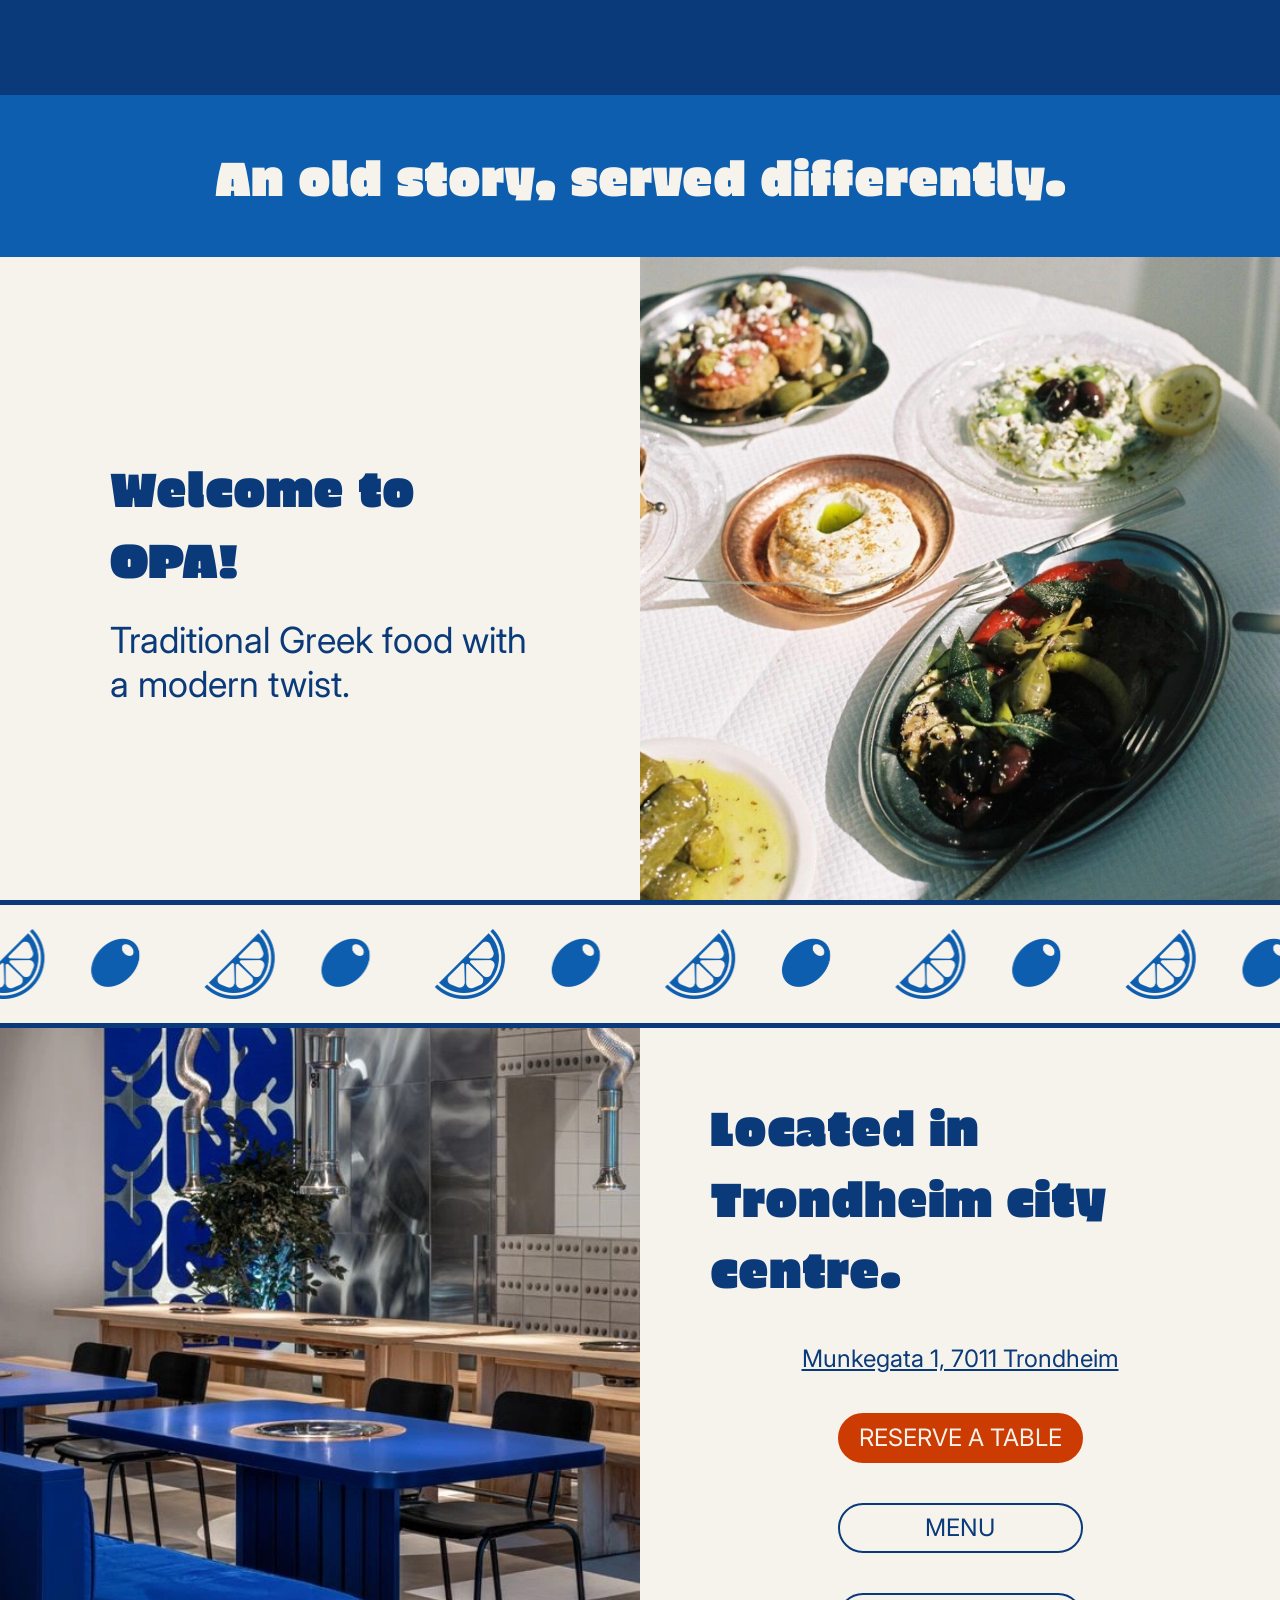
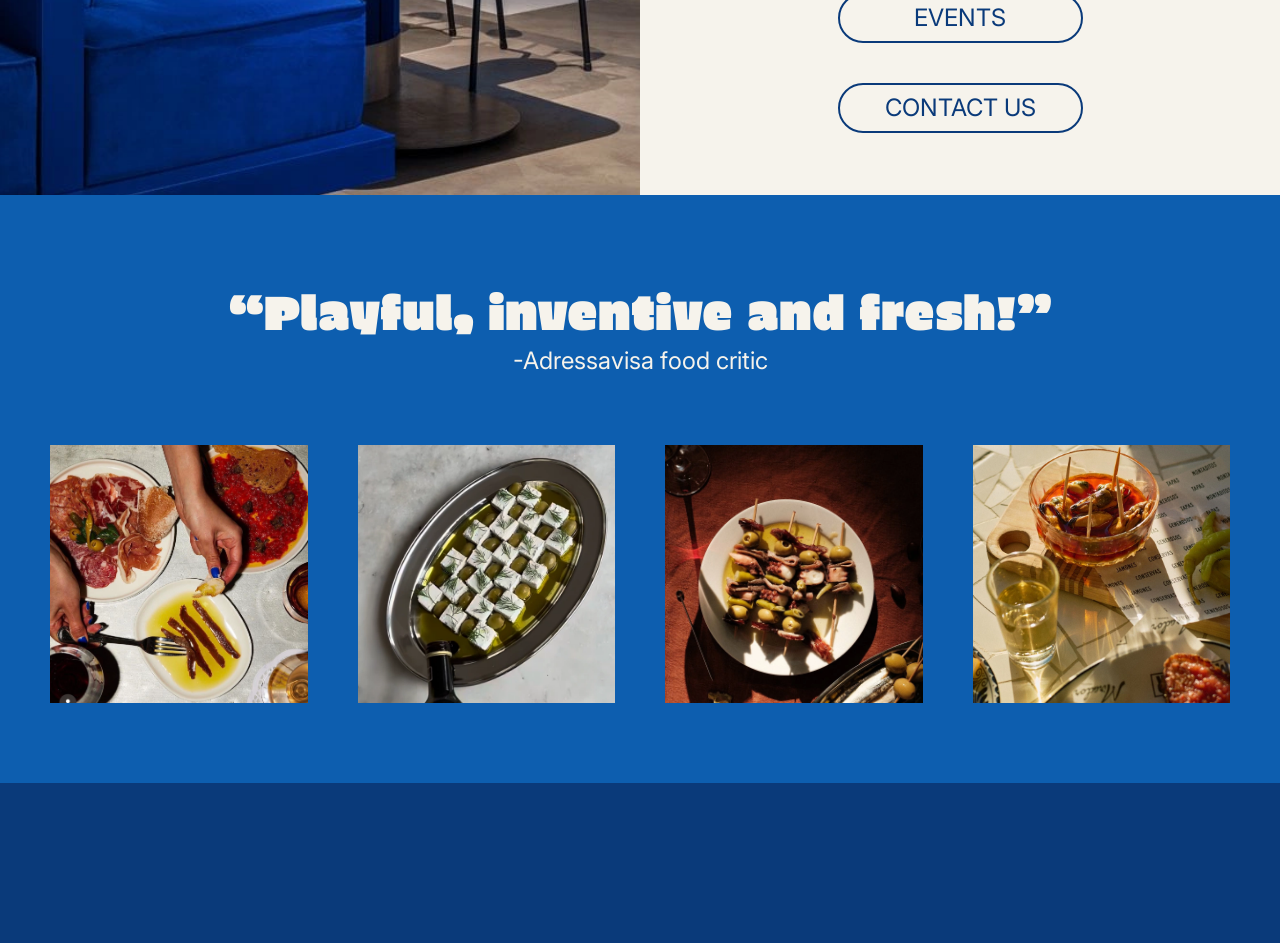
==== commit b75139b8: "Add files via upload" ====
--- a/OPA!/index.html
+++ b/OPA!/index.html
@@ -13,21 +13,10 @@
     <link rel="preconnect" href="https://fonts.gstatic.com" crossorigin>
     <link href="https://fonts.googleapis.com/css2?family=Erica+One&family=Inter:wght@400;700&display=swap" rel="stylesheet">
     <link rel="stylesheet" href="css/style.css">
+    <script src="scripts/layout.js" defer></script>
 </head>
 <body>
-    <header>
-        <!-- Navbar-->
-        <a href="index.html" class="logo">OPA!</a>
-        <nav>
-            <ul>
-                <li><a href="menu.html">Menu</a></li>
-                <li><a href="events.html">Events</a></li>
-                <li><a href="about-us.html">About us</a></li>
-                <li><a href="contact.html">Contact</a></li>
-                <li><a href="reservations.html" class="nav-button">Reservations</a></li>
-            </ul>
-        </nav>
-    </header>
+    <header></header>  <!-- fylles av scripts/layout.js -->
 
     <main>
         <!-- an old story served differently -->
@@ -81,30 +70,6 @@
 </section>
     </main>
 
-    <footer>
-    <div class="footer-logo">
-        <a href="index.html" class="logo">OPA!</a>
-        <p>EST. 2026</p>
-    </div>
-    <div class="footer-info">
-        <div class="footer-col">
-            <h2>Opening hours</h2>
-            <p>Tuesday–Sunday:<br>15–22</p>
-        </div>
-        <div class="footer-col">
-            <h2>Location</h2>
-            <address>
-                <a href="https://maps.google.com/?q=Munkegata+1,+7011+Trondheim">Munkegata 1, 7011 Trondheim</a>
-            </address>
-            <p>Wheelchair accessible</p>
-        </div>
-        <div class="footer-col">
-            <h2>Contact</h2>
-            <p><a href="mailto:example@email.com">example@email.com</a></p>
-            <p><a href="tel:+4712345678">+47 123 45 678</a></p>
-            <p><a href="#">Instagram</a></p>
-        </div>
-    </div>
-</footer>
+    <footer></footer>  <!-- fylles av scripts/layout.js -->
 </body>
 </html>
--- a/OPA!/css/style.css
+++ b/OPA!/css/style.css
@@ -12,7 +12,7 @@
   --font-display: "Erica One", cursive;
   --font-body: "Inter", Arial, sans-serif;
 }
-
+ 
 /*---------------------------------------------------------------------------------------------------------------------*/
 /* teksstiler*/
 body {
@@ -21,8 +21,8 @@
   font-family: var(--font-body);
   color: var(--dark-blue);
 }
-
-
+ 
+ 
 /*---------------------------------------------------------------------------------------------------------------------*/
 /*navbar*/
 nav a {
@@ -31,8 +31,8 @@
   text-decoration: none;
   text-transform: uppercase; 
 }
-
-
+ 
+ 
 nav ul{
   list-style: none; /*fjerner prikkene*/
   margin: 0;
@@ -43,8 +43,8 @@
   font-family: var(--font-body);
   color: var(--off-white);
 }
-
-
+ 
+ 
 header {
   background-color: var(--dark-blue);
   display: flex;
@@ -54,14 +54,14 @@
   padding: 0px 24px;
   box-sizing: border-box;
 }
-
+ 
 .logo{
   font-family: var(--font-display);
   font-size: 64px;
   color: var(--off-white);
   text-decoration: none;
 }
-
+ 
 .nav-button {
   border: 2px solid var(--off-white);
   border-radius: 100px;
@@ -72,15 +72,15 @@
   justify-content: center;
   box-sizing: border-box; /* rammen regnes inni 175 × 48*/
 }
-
-
+ 
+ 
 /*understrek for sidene i navbar ved interaksjon*/
 nav a:not(.nav-button):hover, 
 nav a[aria-current="page"]:not(.nav-button){ /*annen effekt for når man trykker på reservasjon*/
   text-decoration: underline;
   text-underline-offset: 6px;
 }
-
+ 
 /*for reservasjonknapp*/
 nav a.nav-button:hover, 
 nav a.nav-button[aria-current="page"]{ /*annen effekt for når man trykker på reservasjon*/
@@ -88,11 +88,11 @@
   border-color: var(--orange);
   font-weight: 700; 
 }
-
-
+ 
+ 
 /*---------------------------------------------------------------------------------------------------------------------*/
 /*footer*/
-
+ 
 footer {
   background-color: var(--dark-blue);
   color: var(--off-white);
@@ -101,52 +101,52 @@
   align-items: center;
   padding: 80px 50px;
 }
-
+ 
 .footer-logo {
   text-align: center;
 }
-
+ 
 .footer-logo .logo {
   font-size: 96px;
 }
-
+ 
 .footer-logo p {
   margin: 0;
   font-size: 24px;
 }
-
+ 
 .footer-info {
   display: flex;
   gap: 60px;
 }
-
+ 
 .footer-col {
   text-align: right;
 }
-
+ 
 .footer-col h2 {
   font-size: 24px;
   font-weight: 700;
   margin: 0 0 16px;
 }
-
+ 
 .footer-col p,
 .footer-col address {
   font-size: 16px;
   font-style: normal;
   margin: 0 0 16px;
 }
-
+ 
 .footer-col a {
   color: var(--off-white);
   text-decoration: none;
 }
-
+ 
 .footer-col address a {
   text-decoration: underline; /* bare adressen er understreket i mockupen */
 }
-
-
+ 
+ 
 /*---------------------------------------------------------------------------------------------------------------------*/
 /*for pille knappene*/
 /*feks class= primary pillbutton*/
@@ -156,13 +156,13 @@
   height: 50px;
   font-family: var(--font-body);
   font-size: 24px;
-
+ 
   display: inline-flex;      /* gjør at width/height virker */
   align-items: center;       /* teksten midt i, vertikalt */
   justify-content: center;   /* teksten midt i, horisontalt */
   text-decoration: none;     /* fjerner understreken */
   box-sizing: border-box;    /* 50px inkluderer border */
-
+ 
   transition: transform 0.2s ease;
 }
 /*den oransje knappen*/
@@ -171,21 +171,21 @@
   border: 2px solid var(--orange);
   color: var(--off-white);
 }
-
+ 
 /*de hvite knappene med blå border*/
 .secondary{
   background-color: var(--off-white);
   border: 2px solid var(--dark-blue);
   color: var(--dark-blue);
 }
-
+ 
 .pillbutton:hover {
   transform: scale(1.15); /* 15 % større */
 }
 /*---------------------------------------------------------------------------------------------------------------------*/
-
+ 
 /*styling for main på index.html*/
-
+ 
 .banner{ /*denne er universal for alle sidene egt*/
   display: flex;
   height: 162px;
@@ -193,7 +193,7 @@
   align-items: center;       /* teksten midt i, vertikalt */
   justify-content: center;   /* teksten midt i, horisontalt */
 }
-
+ 
 .banner h1 {
   margin: 0;
   color: var(--off-white);
@@ -201,7 +201,7 @@
   font-size: 48px;
   font-weight: 400;
 }
-
+ 
 .welcome {
   display: grid;
   grid-template-columns: 1fr 1fr;
@@ -211,14 +211,14 @@
   min-height: 400px;
   color: var(--dark-blue);
 }
-
+ 
 .welcome img {
   display: block;  /* fjerner den lille luka under bilder */
   width: 100%;
   height: 100%;        /* fyller hele 767px */
   object-fit: cover;   /* beskjærer i stedet for å strekke */
 }
-
+ 
 .welcome-text{
   display: flex;
   flex-direction: column;
@@ -226,21 +226,21 @@
   align-items: flex-start;
   padding: 0 110px;
 }
-
+ 
 .welcome-text h2{
   font-size: 48px;
   font-family: var(--font-display);
   font-weight: 400;
   margin: 0 0 24px;
 }
-
+ 
 .welcome-text p{
   font-family: var(--font-body);
   font-size: 36px;
   max-width: 477px;
   margin: 0;
 }
-
+ 
 .divider {
   height: 118px;
   border-top: 5px solid var(--dark-blue);
@@ -250,7 +250,7 @@
   background-position: center;
   background-size: auto 70px;
 }
-
+ 
 .location {
   display: grid;
   grid-template-columns: 1fr 1fr;
@@ -260,14 +260,14 @@
   height: 767px;
   min-height: 600px;
 }
-
+ 
 .location img {
   display: block;
   width: 100%;
   height: 100%;        /* fyller seksjonen i stedet for aspect-ratio */
   object-fit: cover;
 }
-
+ 
 .location-text {
   display: flex;
   flex-direction: column;
@@ -276,7 +276,7 @@
   gap: 40px;        
   padding: 0 70px;
 }
-
+ 
 .location-text h2 {
   align-self: stretch;
   margin: 0;          /* fjerner den skjulte standardavstanden */
@@ -284,59 +284,59 @@
   font-size: 48px;
   font-weight: 400;
 }
-
+ 
 .location-text address {
   font-style: normal;
   font-size: 24px;
 }
-
+ 
 .location-text address a {
   color: var(--dark-blue);
 }
-
-
+ 
+ 
 .reviews {
   background-color: var(--blue);
   padding: 80px 50px;
   color: var(--off-white);
 }
-
+ 
 .quote {
   margin: 0 0 70px;
   text-align: center;
 }
-
+ 
 .quote blockquote {
   margin: 0;
 }
-
+ 
 .quote blockquote p {
   margin: 0;
   font-family: var(--font-display);
   font-size: 48px;
 }
-
+ 
 .quote figcaption {
   font-size: 24px;
 }
-
+ 
 .review-images {
   display: grid;
   grid-template-columns: repeat(4, 1fr);
   gap: 50px;
 }
-
+ 
 .review-images img {
   width: 100%;
   aspect-ratio: 1 / 1;
   object-fit: cover;
   display: block;
 }
-
+ 
 /*---------------------------------------------------------------------------------------------------------------------*/
-
+ 
 /* About-us- siden */
-
+ 
 .Split-section {
     display: grid;
     grid-template-columns: 1fr 1fr;
@@ -350,7 +350,7 @@
   width: 100%;
   height: 100%;
 }
-
+ 
 .image-about img {
   display: block;  /* fjerner den lille luka under bilder */
   width: 100%;
@@ -358,7 +358,7 @@
   object-fit: cover;   /* beskjærer i stedet for å strekke */
   object-position: center;
 }
-
+ 
 .text-about{
   display: flex;
   flex-direction: column;
@@ -366,7 +366,7 @@
   align-items: flex-start;
   padding: 180px 100px 80px 100px;
 }
-
+ 
 .text-about h2{
   font-size: 48px;
   font-family: var(--font-display);
@@ -374,7 +374,7 @@
   margin: 0 0 24px;
   margin-bottom: 30px
 }
-
+ 
 .text-about p{
   font-family: var(--font-body);
   font-size: 24px;
@@ -382,12 +382,12 @@
   max-width: 570px;
   margin: 0;
 }
-
-
+ 
+ 
 /*---------------------------------------------------------------------------------------------------------------------*/
-
+ 
 /* meny-siden (menu.html) */
-
+ 
 /* skjermlesing av tekst */
 .visually-hidden {
   position: absolute;
@@ -400,44 +400,44 @@
   white-space: nowrap;
   border: 0;
 }
-
+ 
 /* farge på kategorilenkene */
 .menu-tab {
   color: var(--dark-blue);
   font-weight: 700;
   text-transform: none;
 }
-
+ 
 .menu-tab.active {
   color: var(--orange);
   text-decoration: underline;
 }
-
-
+ 
+ 
 /* Sitatet under banneret */
 .banner + .quote {
   margin: 48px 0 100px;
   padding: 0 16px;
 }
-
+ 
 /* Bildegalleri uten blå bakgrunn */
 .reviews-light {
   background-color: var(--off-white);
   padding: 0 50px;
   color: var(--dark-blue);
 }
-
+ 
 /* Kategorilenker */
 .menu-tabs {
   margin: 64px 16px 96px;
 }  
-
+ 
 .menu-tabs ul {
   flex-wrap: wrap;
   justify-content: center;
   gap: 12px 90px;
 }
-
+ 
 .menu-tab {
   display: inline-block;
   padding: 8px 4px;
@@ -446,18 +446,19 @@
   font-weight: 700;
   text-transform: none; /* overstyrer uppercase fra "nav a" */
 }
-
+ 
 .menu-tab:hover,
 .menu-tab.active {
   text-decoration: underline;
   text-decoration-thickness: 3px;
   text-underline-offset: 6px;
 }
-
-.menu-tab.active { /* valgt kategori */
+ 
+/* valgt kategori */
+.menu-tab.active {
   color: var(--orange);
 }
-
+ 
 /* Menyseksjoner og retter */
 .menu-section {
   box-sizing: border-box;
@@ -466,11 +467,11 @@
   padding: 0 24px 80px;
   color: var(--off-black);
 }
-
+ 
 .menu-section[hidden] {
   display: none;
 }
-
+ 
 .dish-list {
   display: grid;
   grid-template-columns: 1fr 1fr;
@@ -479,25 +480,25 @@
   padding: 0;
   list-style: none;
 }
-
+ 
 .dish h3 {
   margin: 0 0 8px;
   font-size: 32px;
 }
-
+ 
 .dish-desc {
   margin: 0 0 8px;
   font-size: 20px;
 }
-
+ 
 .dish-price {
   margin: 0;
   font-size: 20px;
   font-style: italic;
   font-weight: 400;
 }
-
-
+ 
+ 
 /*---------------------------------------------------------------------------------------------------------------------*/
  
 /* reservasjonssiden (reservations.html) */
@@ -643,7 +644,7 @@
  
 /* knappene blir litt lysere når musen holdes over*/
 .guest-btn:hover,
-.time-btn:hover {
+.time-btn:not(:disabled):hover {
   filter: brightness(1.25);
 }
  
@@ -766,6 +767,14 @@
   font-family: var(--font-body);
   font-size: 32px;
   cursor: pointer;
+}
+ 
+/* tider som er booket er grå med strek over (samme grå som kalenderen)*/
+.time-btn:disabled {
+  background-color: var(--grey);
+  color: var(--off-black);
+  text-decoration: line-through;
+  cursor: not-allowed;
 }
  
 /* siste knapp (20:00-22:00) står alene i midten*/
@@ -873,10 +882,16 @@
   .summary {
     gap: 16px;
   }
+ 
+  /* steget og skjemaet blir aldri bredere enn skjermen*/
+  .step,
+  .contact-form {
+    width: 100%;
+  }
 }
  
 /* mobil*/
-@media (max-width: 600px) {
+@media (max-width: 576px) {
   .card h2 {
     font-size: 30px;
   }
@@ -914,9 +929,48 @@
   .card-form input {
     font-size: 18px;
   }
-}
-
-
+ 
+  /* mindre kalender så den får plass på mobil*/
+  .card {
+    padding: 16px 12px;
+  }
+ 
+  .calendar-row {
+    gap: 8px;
+  }
+ 
+  .arrow-btn {
+    font-size: 24px;
+  }
+ 
+  .calendar-grid {
+    grid-template-columns: repeat(7, 30px);
+    column-gap: 5px;
+    row-gap: 8px;
+  }
+ 
+  .day,
+  .weekday,
+  .other-month {
+    width: 30px;
+    height: 30px;
+    font-size: 16px;
+  }
+ 
+  /* boksene til venstre: mindre tekst så dato og blyant får plass*/
+  .summary-box {
+    height: 64px;
+    padding: 0 16px;
+    font-size: 18px;
+  }
+ 
+  .summary-value,
+  #value-guests {
+    margin-right: 16px;
+  }
+}
+ 
+ 
 /*---------------------------------------------------------------------------------------------------------------------*/
  
 /* event-siden (events.html) */
@@ -981,9 +1035,9 @@
 .event-dishes .dish-desc {
   margin-bottom: 23px;
 }
-
-
-<!-- Contact us -->
+ 
+ 
+/* Contact us */
 .contact {
   display: grid;
   grid-template-columns: 1fr 1fr;
@@ -993,7 +1047,7 @@
   height: 767px;
   min-height: 600px;
 }
-
+ 
 .contact-text {
   display: flex;
   flex-direction: column;
@@ -1002,41 +1056,410 @@
   gap: 24px;        
   padding: 0 70px;
 }
-
+ 
 .contact-text p {
   align-self: stretch;
-  margin: 0 0 16;          /* fjerner den skjulte standardavstanden */
+  margin: 0 0 16px;          /* fjerner den skjulte standardavstanden */
   font-size: 24px;
   font-weight: 400;
   line-height: 1.5;
   max-width: 570px;
 }
-
+ 
 .contact-text address {
   font-style: normal;
   font-size: 24px;
 }
-
+ 
 .contact-text address a {
   color: var(--dark-blue);
 }
-
+ 
 .contact img {
   display: block;
   width: 100%;
   height: 100%;        /* fyller seksjonen i stedet for aspect-ratio */
   object-fit: cover;
 }
-
+ 
 section.contact {
   display: grid !important;
   grid-template-columns: 1fr 1fr;
 }
-
-
-
- 
-
-
-
-
+ 
+/* event-siden: nettbrett */
+@media (max-width: 768px) {
+  .event-page .banner {
+    height: 120px; /*samme som Marte*/
+  }
+ 
+  .event-page .welcome {
+    min-height: 500px;
+  }
+ 
+  .event-page .welcome-text {
+    padding: 0 40px;
+  }
+ 
+  .event-page .welcome-text p {
+    font-size: 20px;
+    margin-left: 0;
+    padding: 24px 0;
+  }
+ 
+  .event-page .location {
+    min-height: 600px;
+  }
+ 
+  .event-dishes {
+    padding: 40px 30px; /*fjerner de 180px til venstre*/
+  }
+ 
+  .event-dishes .dish-list {
+    gap: 32px;
+  }
+}
+ 
+/* event-siden: mobil */
+@media (max-width: 576px) {
+  .event-page .banner {
+    height: auto; 
+  }
+    /* bilde og tekst under hverandre*/
+  .event-page .welcome,
+  .event-page .location {
+    grid-template-columns: 1fr;
+    grid-template-rows: auto;
+  }
+ 
+  .event-page .welcome img,
+  .event-page .location img {
+    height: auto;
+    aspect-ratio: 4 / 3; /*fast form i stedet for fast høyde*/
+  }
+ 
+  .event-page .banner {
+    padding: 32px 20px;
+  }
+ 
+  .event-page .banner h1 {
+    font-size: 28px;
+    text-align: center;
+  }
+ 
+  .event-page .welcome,
+  .event-page .location {
+    min-height: 0; 
+  }
+ 
+  /* bildene trenger sin egen høyde når de står alene*/
+  .event-page .welcome img,
+  .event-page .location img {
+    contain: none;
+  }
+ 
+  .event-page .welcome-text {
+    padding: 48px 20px;
+  }
+ 
+  .event-page .welcome-text p {
+    font-size: 18px;
+    padding: 0;
+  }
+ 
+  .event-dishes {
+    padding: 48px 20px;
+  }
+ 
+  .event-dishes .dish-list {
+    max-width: none; /*rettene bruker hele bredden*/
+  }
+ 
+  .event-dishes .dish h3,
+  .event-dishes .dish-desc {
+    margin-bottom: 12px;
+  }
+}
+ 
+/*---------------------------------------------------------------------------------------------------------------------*/
+ 
+/* responsivt: menysiden (menu.html) */
+ 
+/* nettbrett */
+@media (max-width: 768px) {
+  .banner + .quote { margin: 32px 0 48px; }
+  .reviews-light { padding: 0 30px; }
+ 
+  .menu-tabs { margin: 40px 24px 48px; }
+  .menu-tabs ul { gap: 8px 40px; }
+  .menu-tab { font-size: 24px; }
+ 
+  .menu-section { padding: 0 30px 60px; }
+  .dish-list { gap: 32px 40px; }
+  .dish h3 { font-size: 26px; }
+  .dish-desc,
+  .dish-price { font-size: 18px; }
+}
+ 
+/* mobil */
+@media (max-width: 576px) {
+  .banner + .quote { margin: 24px 0 32px; padding: 0 20px; }
+  .reviews-light { padding: 0 20px; }
+  .review-images { grid-template-columns: 1fr; gap: 16px; }
+  .review-images img { aspect-ratio: 4 / 3; }
+ 
+  .menu-tabs { margin: 32px 20px 40px; }
+  .menu-tabs ul {
+    display: grid;
+    grid-template-columns: 1fr 1fr;
+    gap: 8px 16px;
+    justify-items: center;
+  }
+  .menu-tab { font-size: 20px; padding: 6px 2px; }
+ 
+  .menu-section { padding: 0 20px 48px; }
+  .dish-list { grid-template-columns: 1fr; gap: 32px; }
+  .dish h3 { font-size: 24px; }
+  .dish-desc,
+  .dish-price { font-size: 16px; }
+}
+ 
+ 
+/*--------------------------------------------------------------------------------------------------------------------------------*/
+/*---------------------------------------------------------------------------------------------------------------------*/
+ 
+/* responsivt: forsiden + header/footer på alle sider */
+ 
+/* liten laptop */
+@media (max-width: 1100px) {
+  header {
+    height: auto;
+    min-height: 80px;
+    padding: 12px 24px;
+    gap: 16px;
+  }
+ 
+  .logo { font-size: 52px; }
+ 
+  nav ul { gap: 20px; }
+ 
+  nav a {
+    font-size: 17px;
+    white-space: nowrap; /*"ABOUT US" brekker ikke over to linjer*/
+  }
+ 
+  .nav-button {
+    width: auto;
+    height: 44px;
+    padding: 0 20px;
+  }
+ 
+  .banner {
+    height: auto;
+    min-height: 120px;
+    padding: 32px 24px;
+  }
+ 
+  .banner h1 {
+    font-size: 40px;
+    text-align: center;
+  }
+ 
+  /* ingen fast høyde lenger: boksen vokser med teksten */
+  .welcome,
+  .location {
+    height: auto;
+    min-height: 500px;
+    grid-template-rows: auto;
+  }
+ 
+  /* bildet fyller høyden, men bestemmer den ikke (samme triks som event-siden) */
+  .welcome img,
+  .location img {
+    contain: size;
+  }
+ 
+  .welcome-text { padding: 60px 50px; }
+  .welcome-text h2 { font-size: 40px; }
+  .welcome-text p { font-size: 28px; }
+ 
+  .location-text {
+    padding: 60px 40px;
+    gap: 28px;
+  }
+  .location-text h2 { font-size: 36px; }
+}
+ 
+/* nettbrett */
+@media (max-width: 768px) {
+  /* header: logo over menyen */
+  header {
+    flex-direction: column;
+    padding: 16px 20px;
+    gap: 12px;
+  }
+ 
+  .logo { font-size: 44px; }
+ 
+  nav ul {
+    flex-wrap: wrap;
+    justify-content: center;
+    gap: 12px 20px;
+  }
+ 
+  nav a { font-size: 16px; }
+ 
+  .banner h1 { font-size: 32px; }
+ 
+  .welcome-text { padding: 40px 30px; }
+  .welcome-text h2 { font-size: 32px; }
+  .welcome-text p { font-size: 22px; }
+ 
+  .location-text { padding: 40px 24px; gap: 20px; }
+  .location-text h2 { font-size: 28px; }
+  .location-text address { font-size: 18px; }
+ 
+  .pillbutton {
+    width: 100%;
+    max-width: 245px;
+    font-size: 18px;
+  }
+ 
+  .reviews { padding: 60px 30px; }
+  .quote { margin-bottom: 48px; }
+  .quote blockquote p { font-size: 32px; }
+  .quote figcaption { font-size: 20px; }
+ 
+  .review-images {
+    grid-template-columns: repeat(2, 1fr);
+    gap: 24px;
+  }
+ 
+  footer {
+    flex-direction: column;
+    gap: 48px;
+    padding: 60px 30px;
+  }
+ 
+  .footer-logo .logo { font-size: 72px; }
+  .footer-info { gap: 40px; }
+  .footer-col { text-align: center; }
+}
+ 
+/* mobil */
+@media (max-width: 576px) {
+  .logo { font-size: 40px; }
+ 
+  .banner h1 { font-size: 26px; }
+ 
+  /* bilde og tekst under hverandre */
+  .welcome,
+  .location {
+    grid-template-columns: 1fr;
+    min-height: 0;
+  }
+ 
+  .welcome img,
+  .location img {
+    contain: none; /*nå skal bildet ha sin egen høyde*/
+    height: auto;
+    aspect-ratio: 4 / 3;
+  }
+ 
+  .welcome-text { padding: 40px 20px; }
+  .welcome-text p { font-size: 20px; }
+ 
+  .location-text { padding: 40px 20px; }
+  .location-text h2 { text-align: center; }
+ 
+  .pillbutton:hover { transform: none; } /*knappene vokser ikke oppå hverandre*/
+ 
+  .divider {
+    height: 70px;
+    background-size: auto 40px;
+  }
+ 
+  .reviews { padding: 48px 20px; }
+  .quote blockquote p { font-size: 26px; }
+  .quote figcaption { font-size: 18px; }
+ 
+  footer { padding: 48px 20px; }
+  .footer-logo .logo { font-size: 60px; }
+  .footer-logo p { font-size: 18px; }
+ 
+  .footer-info {
+    flex-direction: column;
+    gap: 32px;
+  }
+  .footer-col h2 { font-size: 20px; }
+}
+ 
+/*---------------------------------------------------------------------------------------------------------------------*/
+ 
+/* responsivt: about us (about-us.html) og contact us (contact.html) */
+ 
+/* liten laptop: ingen fast høyde, boksen vokser med teksten */
+@media (max-width: 1100px) {
+  .Split-section,
+  section.contact {
+    height: auto;
+    min-height: 500px;
+    grid-template-rows: auto;
+  }
+ 
+  /* bildet fyller høyden, men bestemmer den ikke (samme triks som forsiden)*/
+  .image-about img,
+  .contact img {
+    contain: size;
+  }
+ 
+  .text-about { padding: 60px 50px; }
+  .text-about h2 { font-size: 40px; }
+  .text-about p { font-size: 22px; }
+ 
+  .contact-text { padding: 60px 40px; }
+}
+ 
+/* nettbrett */
+@media (max-width: 768px) {
+  .text-about { padding: 40px 30px; }
+  .text-about h2 { font-size: 32px; }
+  .text-about p { font-size: 20px; }
+ 
+  .contact-text {
+    padding: 40px 24px;
+    gap: 20px;
+  }
+  .contact-text p,
+  .contact-text address { font-size: 20px; }
+}
+ 
+/* mobil: bilde og tekst under hverandre */
+@media (max-width: 576px) {
+  .Split-section,
+  section.contact {
+    grid-template-columns: 1fr;
+    min-height: 0;
+  }
+ 
+  /* bildet står alltid over teksten, så rekkefølgen blir lik i alle seksjonene*/
+  .image-about {
+    order: -1;
+    height: auto;
+  }
+ 
+  .image-about img,
+  .contact img {
+    contain: none; /*nå skal bildet ha sin egen høyde*/
+    height: auto;
+    aspect-ratio: 4 / 3; /*mindre bilde med fast form*/
+  }
+ 
+  .text-about { padding: 40px 20px; }
+  .text-about h2 { font-size: 28px; }
+  .text-about p { font-size: 18px; }
+ 
+  .contact-text { padding: 40px 20px; }
+  .contact-text p,
+  .contact-text address { font-size: 18px; }
+}
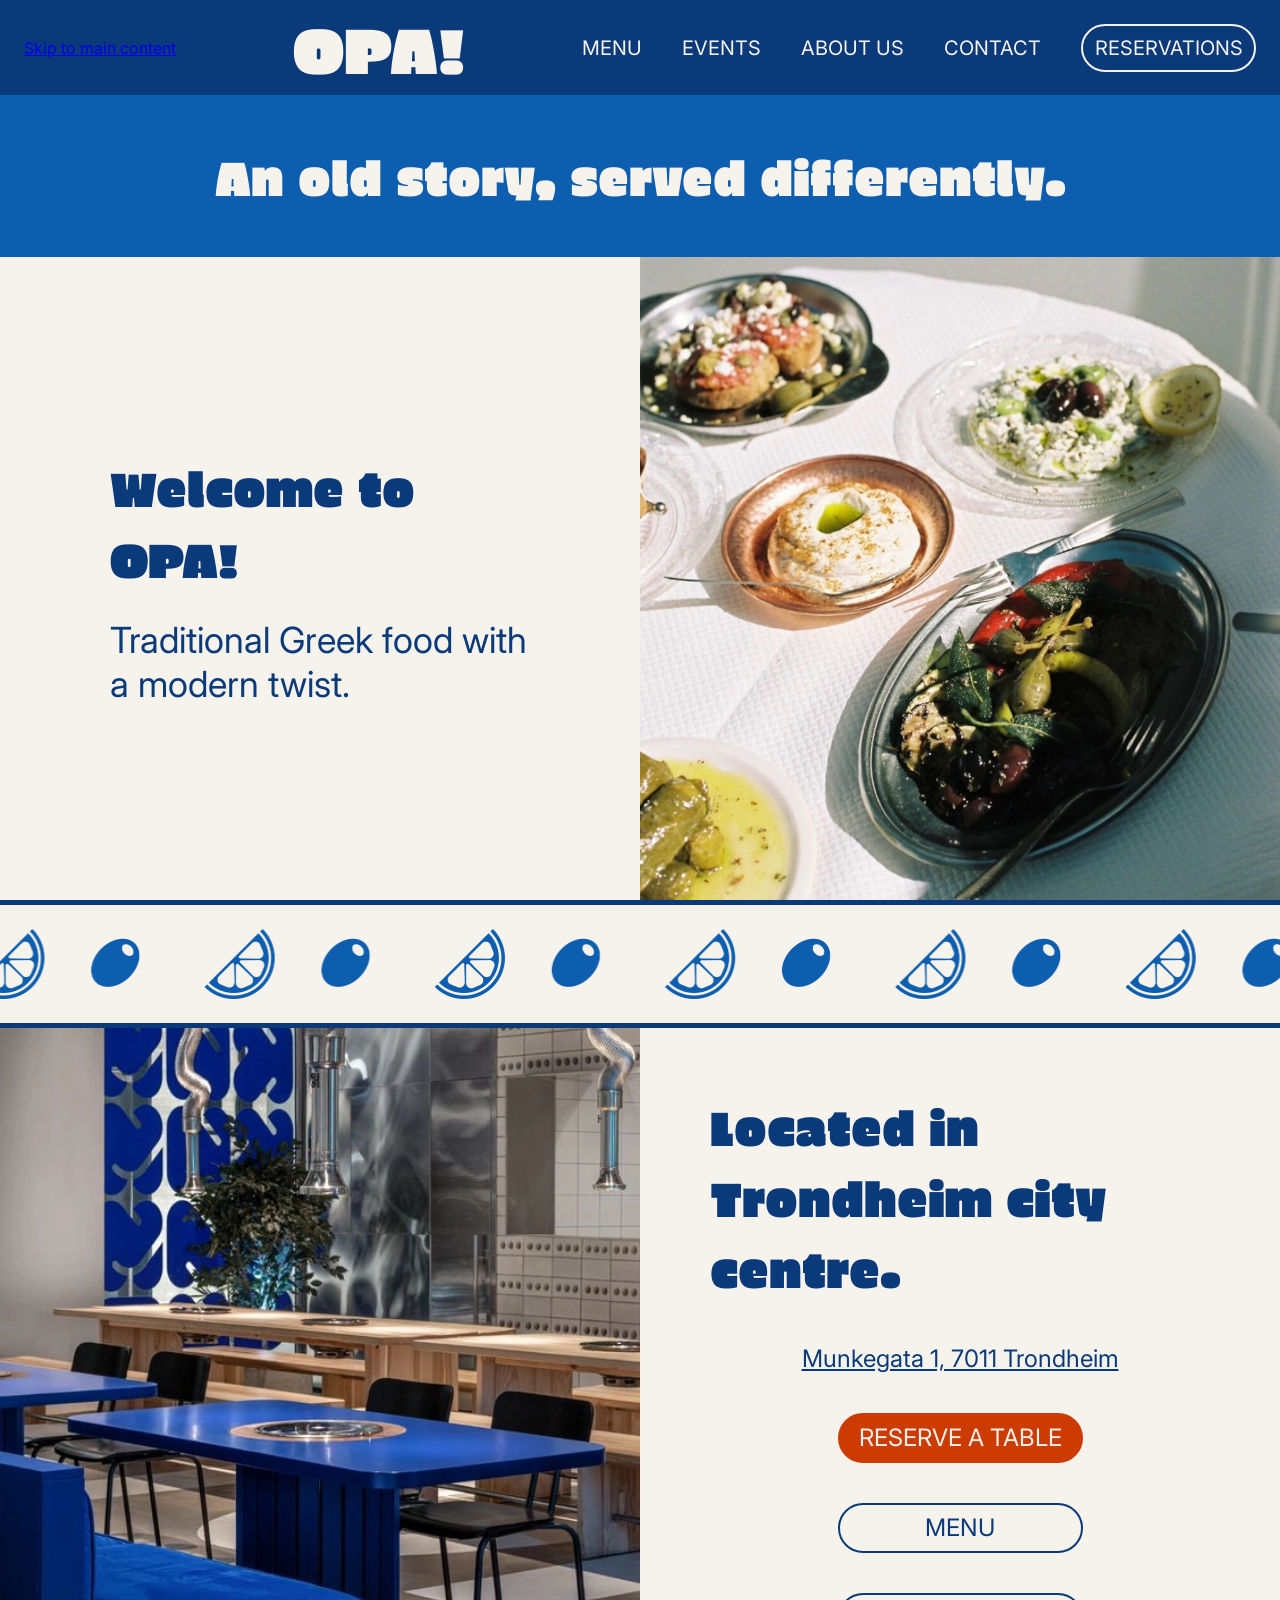
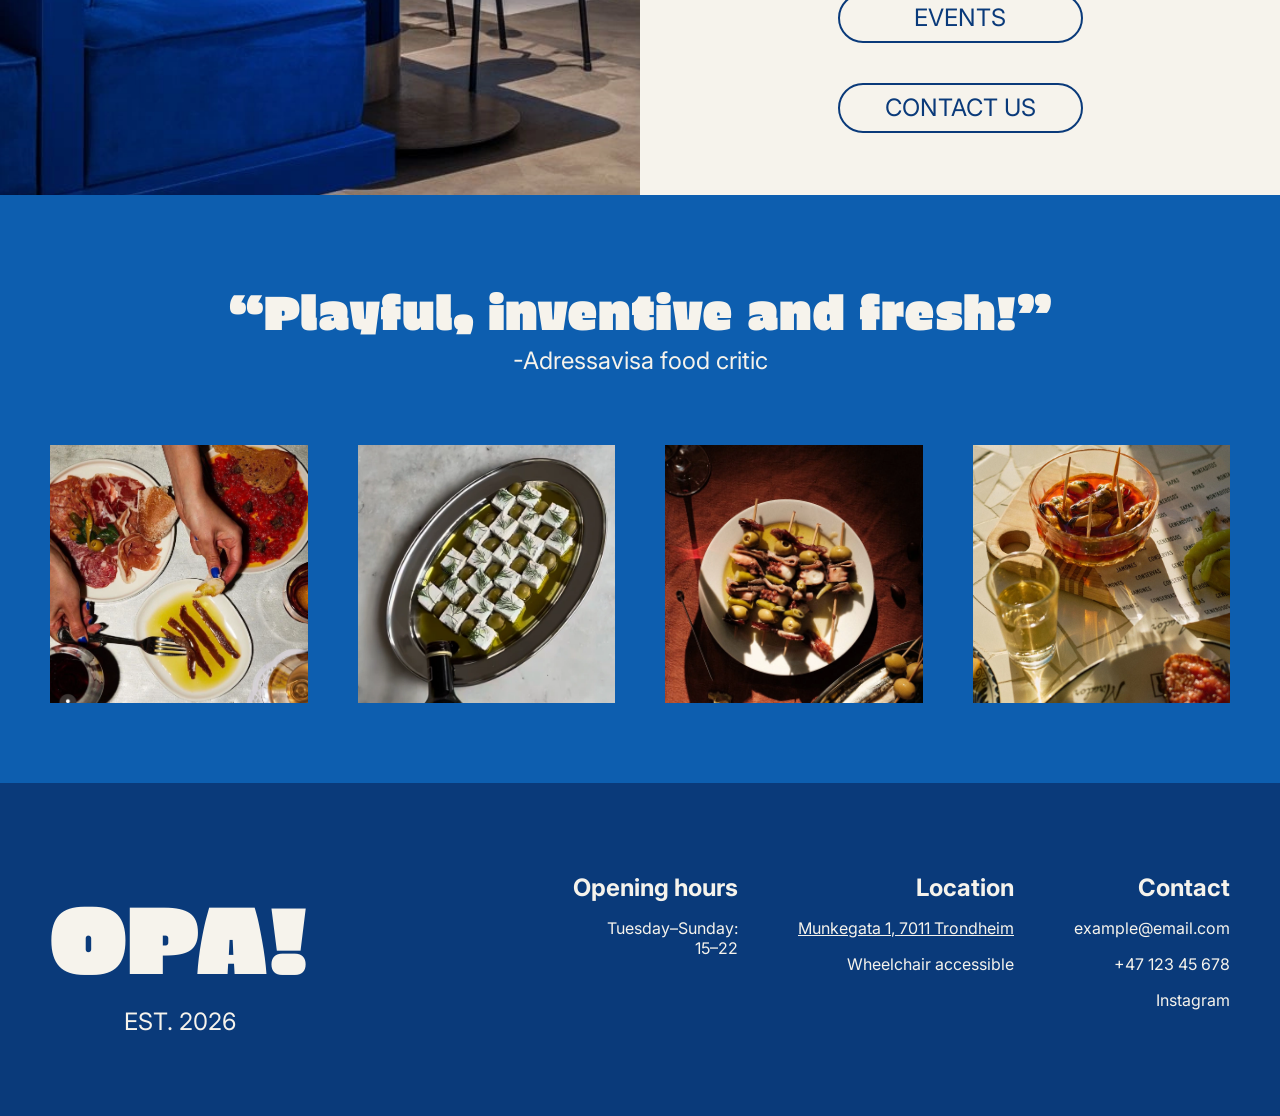
==== commit 8be64287: "Add id attribute to main element in index.html" ====
--- a/OPA!/index.html
+++ b/OPA!/index.html
@@ -18,7 +18,7 @@
 <body>
     <header></header>  <!-- fylles av scripts/layout.js -->
 
-    <main>
+    <main id="main">
         <!-- an old story served differently -->
         <section class="banner">
             <h1>An old story, served differently.</h1>
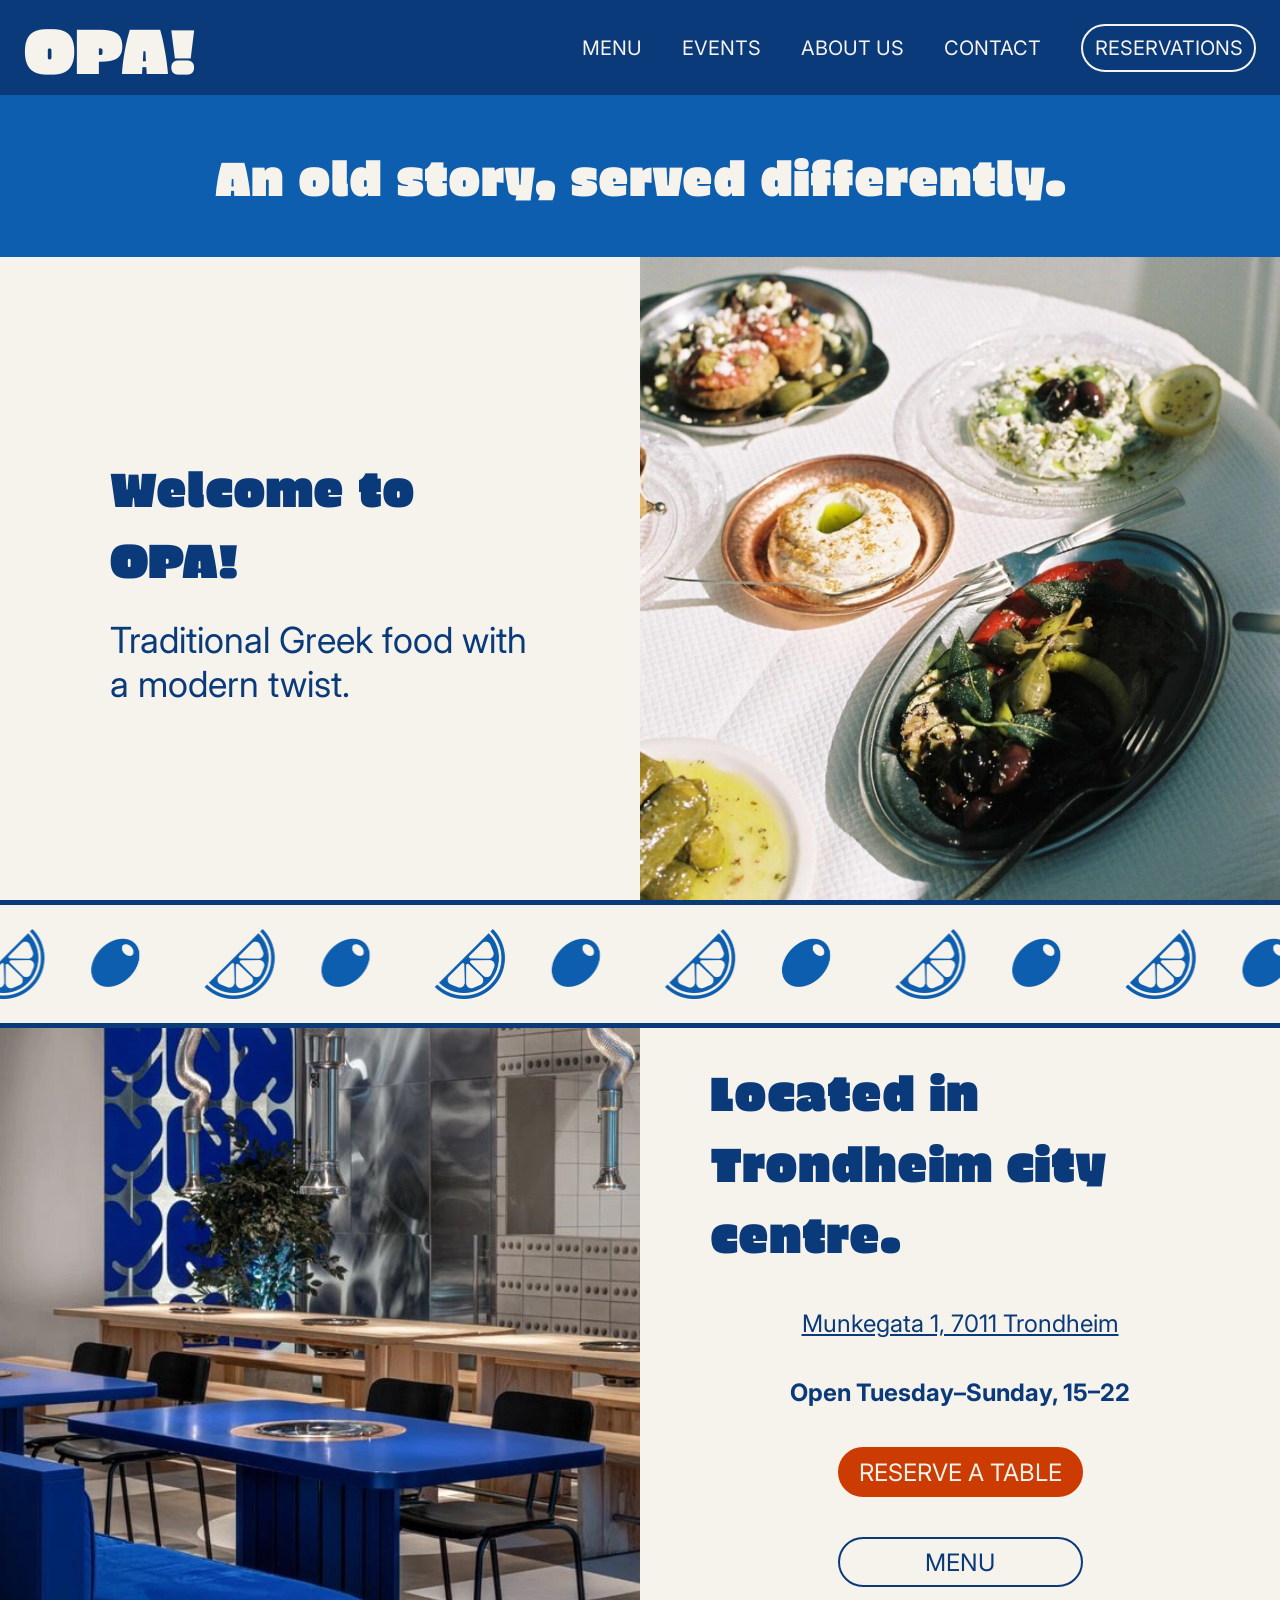
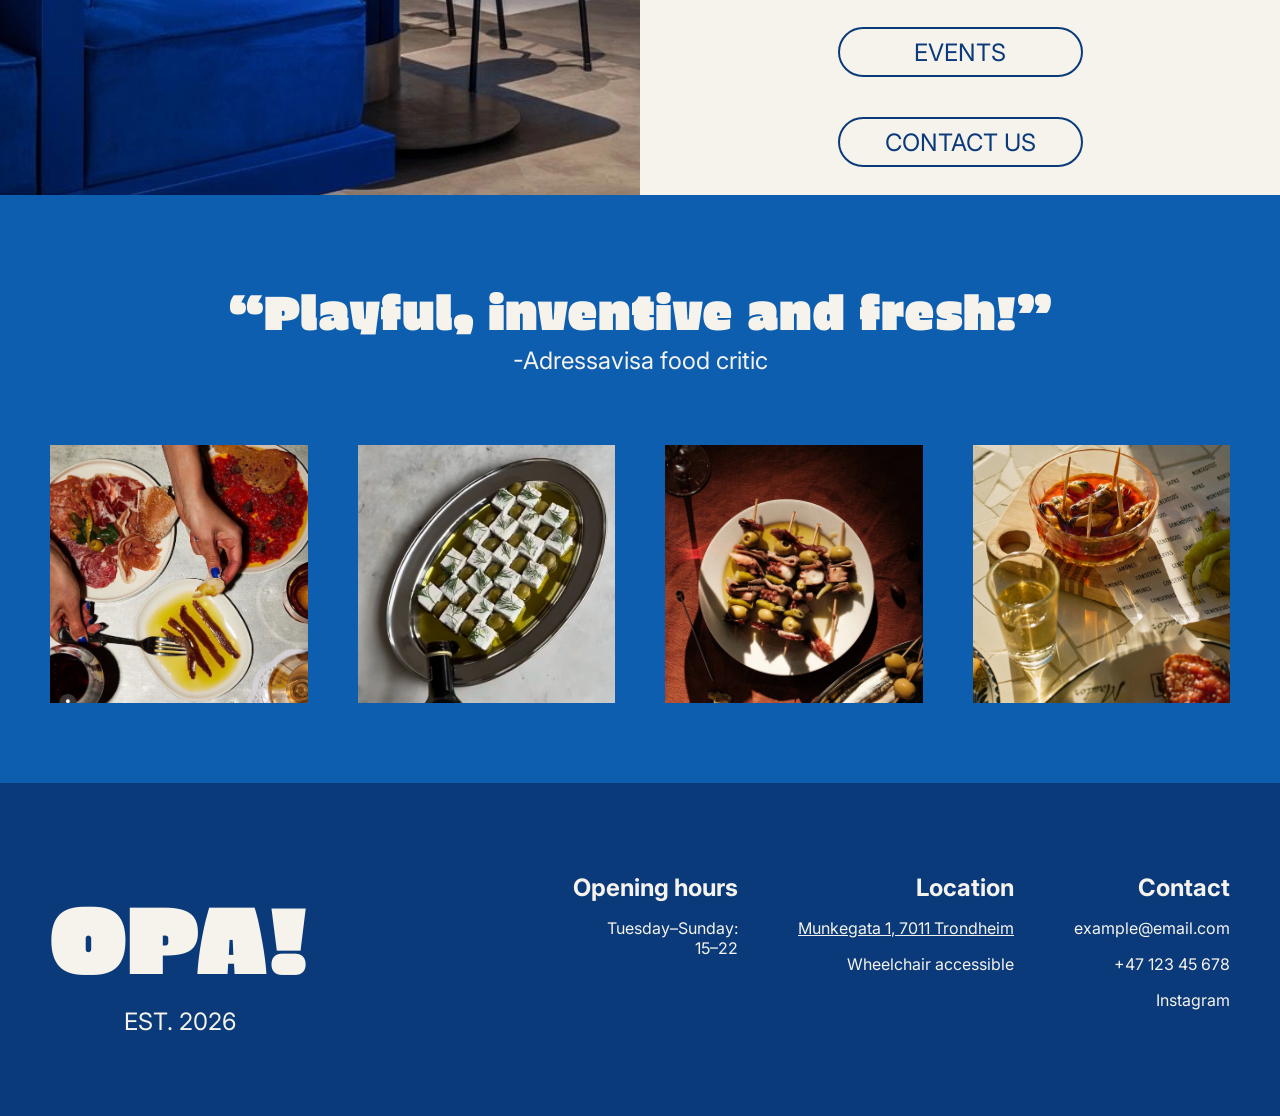
==== commit c080e84c: "Add files via upload" ====
--- a/OPA!/index.html
+++ b/OPA!/index.html
@@ -46,6 +46,8 @@
                 <address>
                     <a href="https://maps.google.com/?q=Munkegata+1,+7011+Trondheim">Munkegata 1, 7011 Trondheim </a>
                 </address>
+                <!-- Åpningstider, fylles av scripts/layout.js -->
+                <p class="opening-hours"></p>
                 <a href="reservations.html" class="pillbutton primary">RESERVE A TABLE</a>
                 <a href="menu.html" class="pillbutton secondary">MENU</a>
                 <a href="events.html" class="pillbutton secondary">EVENTS</a>
--- a/OPA!/css/style.css
+++ b/OPA!/css/style.css
@@ -1463,3 +1463,266 @@
   .contact-text p,
   .contact-text address { font-size: 18px; }
 }
+
+
+/* ===== Åpningstider på forsiden, Contact og About us ===== */
+/* Teksten fylles inn av scripts/layout.js */
+p.opening-hours {
+  align-self: center;
+  margin: 0;
+  font-size: 24px;
+  font-weight: 700;
+  text-align: center;
+}
+
+/* "Visit us" nederst på About us */
+.visit-us {
+  display: flex;
+  flex-direction: column;
+  align-items: center;
+  gap: 24px;
+  padding: 80px 24px;
+  text-align: center;
+}
+
+.visit-us h2 {
+  margin: 0;
+  font-family: var(--font-display);
+  font-size: 48px;
+  font-weight: 400;
+}
+
+.visit-us address {
+  font-style: normal;
+  font-size: 24px;
+}
+
+.visit-us address a {
+  color: var(--dark-blue);
+}
+
+@media (max-width: 576px) {
+  .visit-us { padding: 48px 16px; }
+  .visit-us h2 { font-size: 36px; }
+  p.opening-hours,
+  .visit-us address { font-size: 20px; }
+}
+
+
+/*---------------------------------------------------------------------------------------------------------------------*/
+/* ===== Endringer etter brukertestingen (P3) ===== */
+
+/* Navbaren blir liggende øverst når man scroller */
+header {
+  position: sticky;
+  top: 0;
+  z-index: 100;
+}
+
+/* Når man hopper til en lenke på samme side (f.eks. "See the menu"),
+   havner ikke overskriften bak den sticky navbaren */
+html {
+  scroll-padding-top: 120px;
+}
+
+@media (prefers-reduced-motion: no-preference) {
+  html { scroll-behavior: smooth; }
+}
+
+/* Reservations-knappen i navbaren vokser også ved hover, likt som knappene på forsiden */
+nav a.nav-button {
+  transition: transform 0.2s ease;
+}
+
+nav a.nav-button:hover {
+  transform: scale(1.1);
+}
+
+/* Hamburgerknappen er skjult på store skjermer */
+.menu-toggle {
+  display: none;
+}
+
+/* ----- Tydeligere eventmeny ----- */
+
+/* Kort tekst over Special Grill på menysiden */
+.menu-note {
+  max-width: 700px;
+  margin: 0 auto 48px;
+  font-size: 24px;
+  line-height: 1.5;
+  text-align: center;
+  color: var(--dark-blue);
+}
+
+.menu-note a,
+.event-menu-note a {
+  color: var(--dark-blue);
+  font-weight: 700;
+}
+
+/* "See the menu"-knappen på events-siden */
+.event-text .pillbutton {
+  margin-top: 16px;
+  margin-left: 13px;
+}
+
+/* Synlig overskrift over grillmenyen på events-siden */
+.event-menu-title {
+  margin: 0 0 12px;
+  font-family: var(--font-display);
+  font-size: 48px;
+  font-weight: 400;
+  color: var(--dark-blue);
+}
+
+.event-menu-note {
+  max-width: 410px;
+  margin: 0 0 40px;
+  font-size: 20px;
+  line-height: 1.5;
+  color: var(--dark-blue);
+}
+
+/* ----- Liten laptop og nettbrett i landskap ----- */
+@media (max-width: 1100px) {
+  /* mindre logo og mer luft mellom logo og åpningstider */
+  footer { gap: 60px; }
+  .footer-logo .logo { font-size: 72px; }
+  .footer-info { gap: 40px; }
+
+  .event-dishes { padding: 40px 40px 40px 80px; }
+  .event-menu-title { font-size: 40px; }
+}
+
+/* ----- Mobil og nettbrett i portrett (iPad er ca. 768–834px bred) ----- */
+@media (max-width: 900px) {
+  /* Hamburgermeny: logo til venstre, knapp til høyre, lenkene under */
+  header {
+    flex-direction: row;
+    flex-wrap: wrap;
+    justify-content: space-between;
+    height: auto;
+    min-height: 0;
+    padding: 12px 20px;
+    gap: 0;
+  }
+
+  .menu-toggle {
+    display: flex;
+    flex-direction: column;
+    justify-content: center;
+    gap: 6px;
+    width: 48px;
+    height: 48px;
+    padding: 10px;
+    background: none;
+    border: none;
+    cursor: pointer;
+  }
+
+  .menu-toggle:focus-visible {
+    outline: 3px solid var(--off-white);
+    outline-offset: 2px;
+  }
+
+  .menu-toggle-bar {
+    display: block;
+    width: 28px;
+    height: 3px;
+    background-color: var(--off-white);
+    border-radius: 2px;
+    transition: transform 0.2s ease, opacity 0.2s ease;
+  }
+
+  /* De tre strekene blir til en X når menyen er åpen */
+  .menu-toggle[aria-expanded="true"] .menu-toggle-bar:nth-child(1) {
+    transform: translateY(9px) rotate(45deg);
+  }
+  .menu-toggle[aria-expanded="true"] .menu-toggle-bar:nth-child(2) {
+    opacity: 0;
+  }
+  .menu-toggle[aria-expanded="true"] .menu-toggle-bar:nth-child(3) {
+    transform: translateY(-9px) rotate(-45deg);
+  }
+
+  /* Lenkene er skjult til man trykker på knappen */
+  header nav {
+    display: none;
+    width: 100%;
+  }
+
+  header.menu-open nav {
+    display: block;
+  }
+
+  header nav ul {
+    flex-direction: column;
+    align-items: stretch;
+    gap: 0;
+    padding: 8px 0 16px;
+  }
+
+  header nav a {
+    display: block;
+    padding: 14px 4px;
+    font-size: 18px;
+  }
+
+  header nav a.nav-button {
+    display: flex;
+    width: 100%;
+    height: 48px;
+    margin-top: 8px;
+  }
+
+  nav a.nav-button:hover { transform: none; }
+
+  /* Footer: logo over infoen */
+  footer {
+    flex-direction: column;
+    gap: 48px;
+    padding: 60px 30px;
+  }
+  .footer-col { text-align: center; }
+
+  /* Events-siden: bilde og tekst under hverandre, så bildene ikke blir strukket */
+  .event-page .welcome,
+  .event-page .location {
+    grid-template-columns: 1fr;
+    grid-template-rows: auto;
+    min-height: 0;
+  }
+
+  .event-page .welcome img,
+  .event-page .location img {
+    contain: none;
+    height: auto;
+    aspect-ratio: 16 / 9;
+  }
+
+  .event-page .welcome-text { padding: 48px 40px; }
+
+  /* Grillmenyen bruker hele bredden, i to kolonner */
+  .event-dishes { padding: 48px 40px; }
+  .event-dishes .dish-list {
+    grid-template-columns: 1fr 1fr;
+    max-width: none;
+    gap: 40px;
+  }
+  .event-menu-note { max-width: none; }
+
+  html { scroll-padding-top: 90px; }
+}
+
+/* ----- Mobil ----- */
+@media (max-width: 576px) {
+  .event-dishes .dish-list { grid-template-columns: 1fr; }
+  .event-page .welcome-text { padding: 40px 20px; }
+  .event-text .pillbutton { margin-left: 0; }
+  .event-menu-title { font-size: 32px; }
+  .event-menu-note,
+  .menu-note { font-size: 18px; }
+  .event-page .welcome img,
+  .event-page .location img { aspect-ratio: 4 / 3; }
+}
